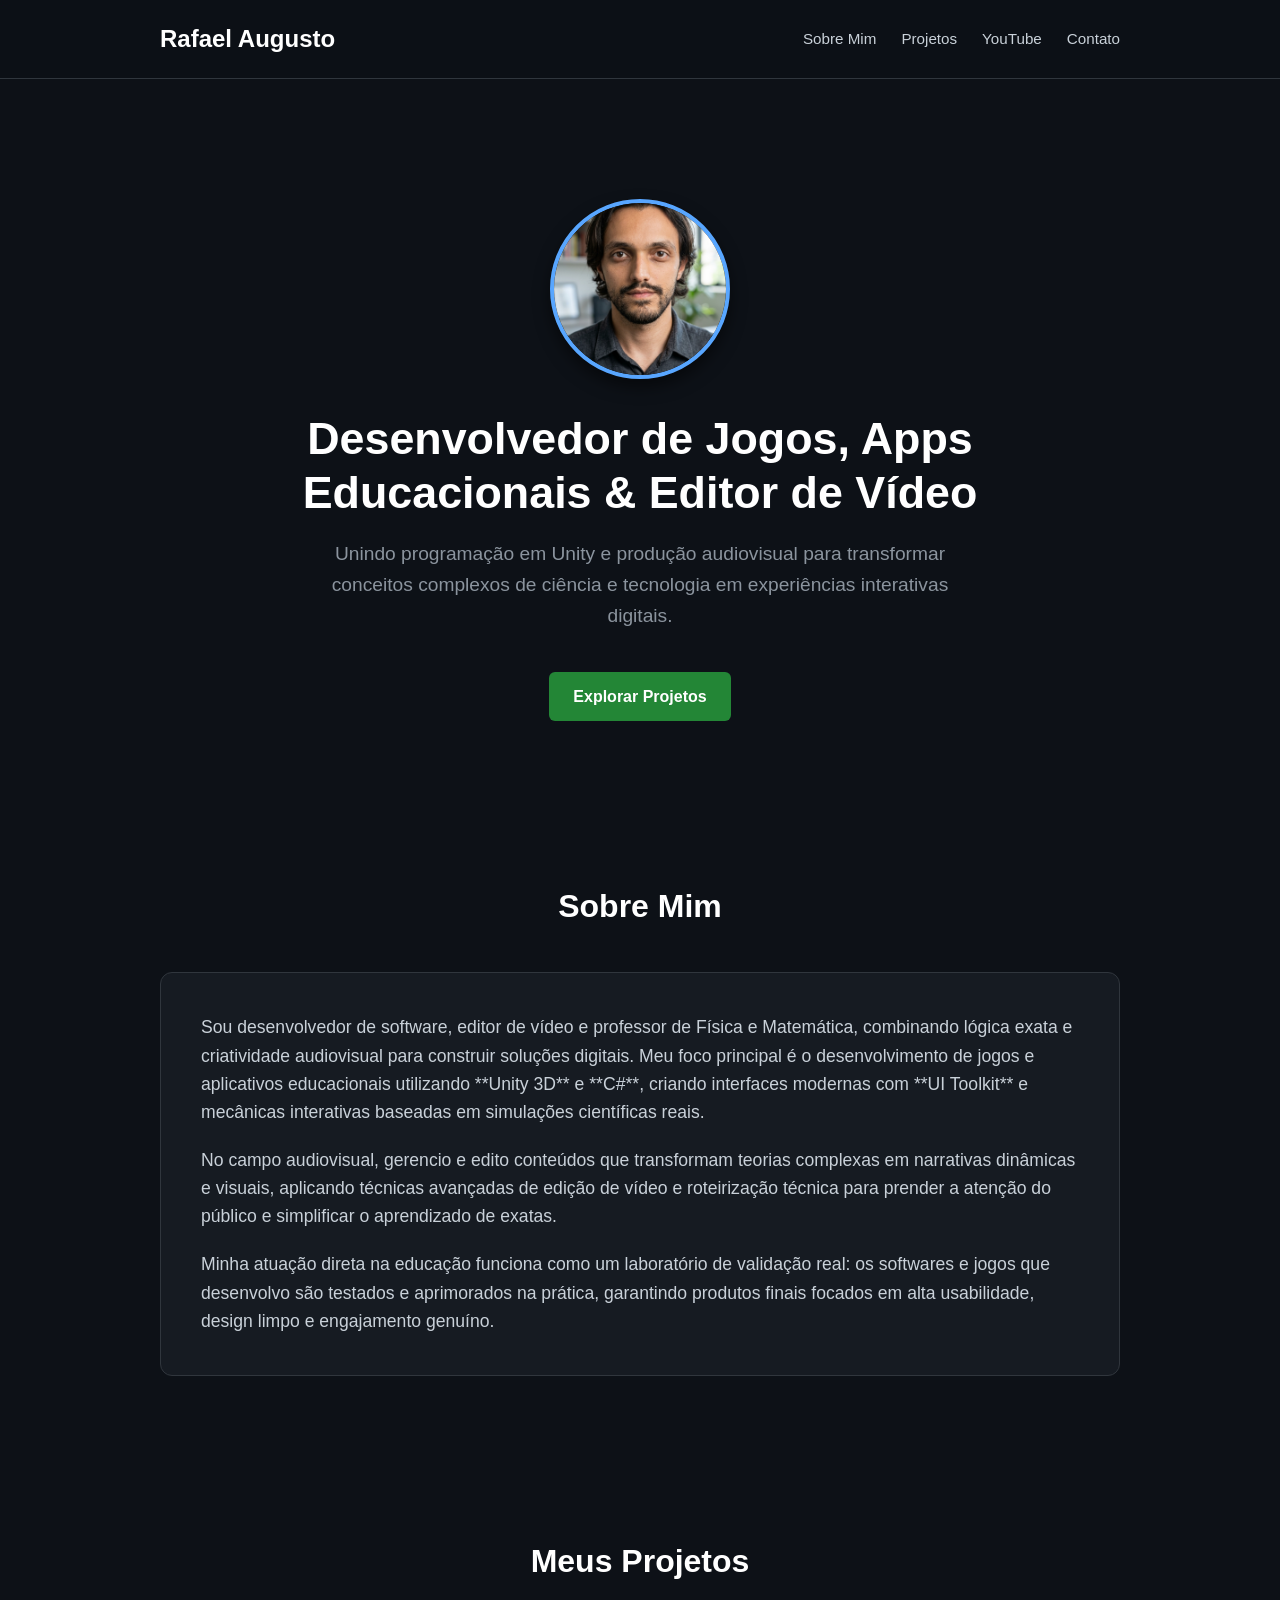
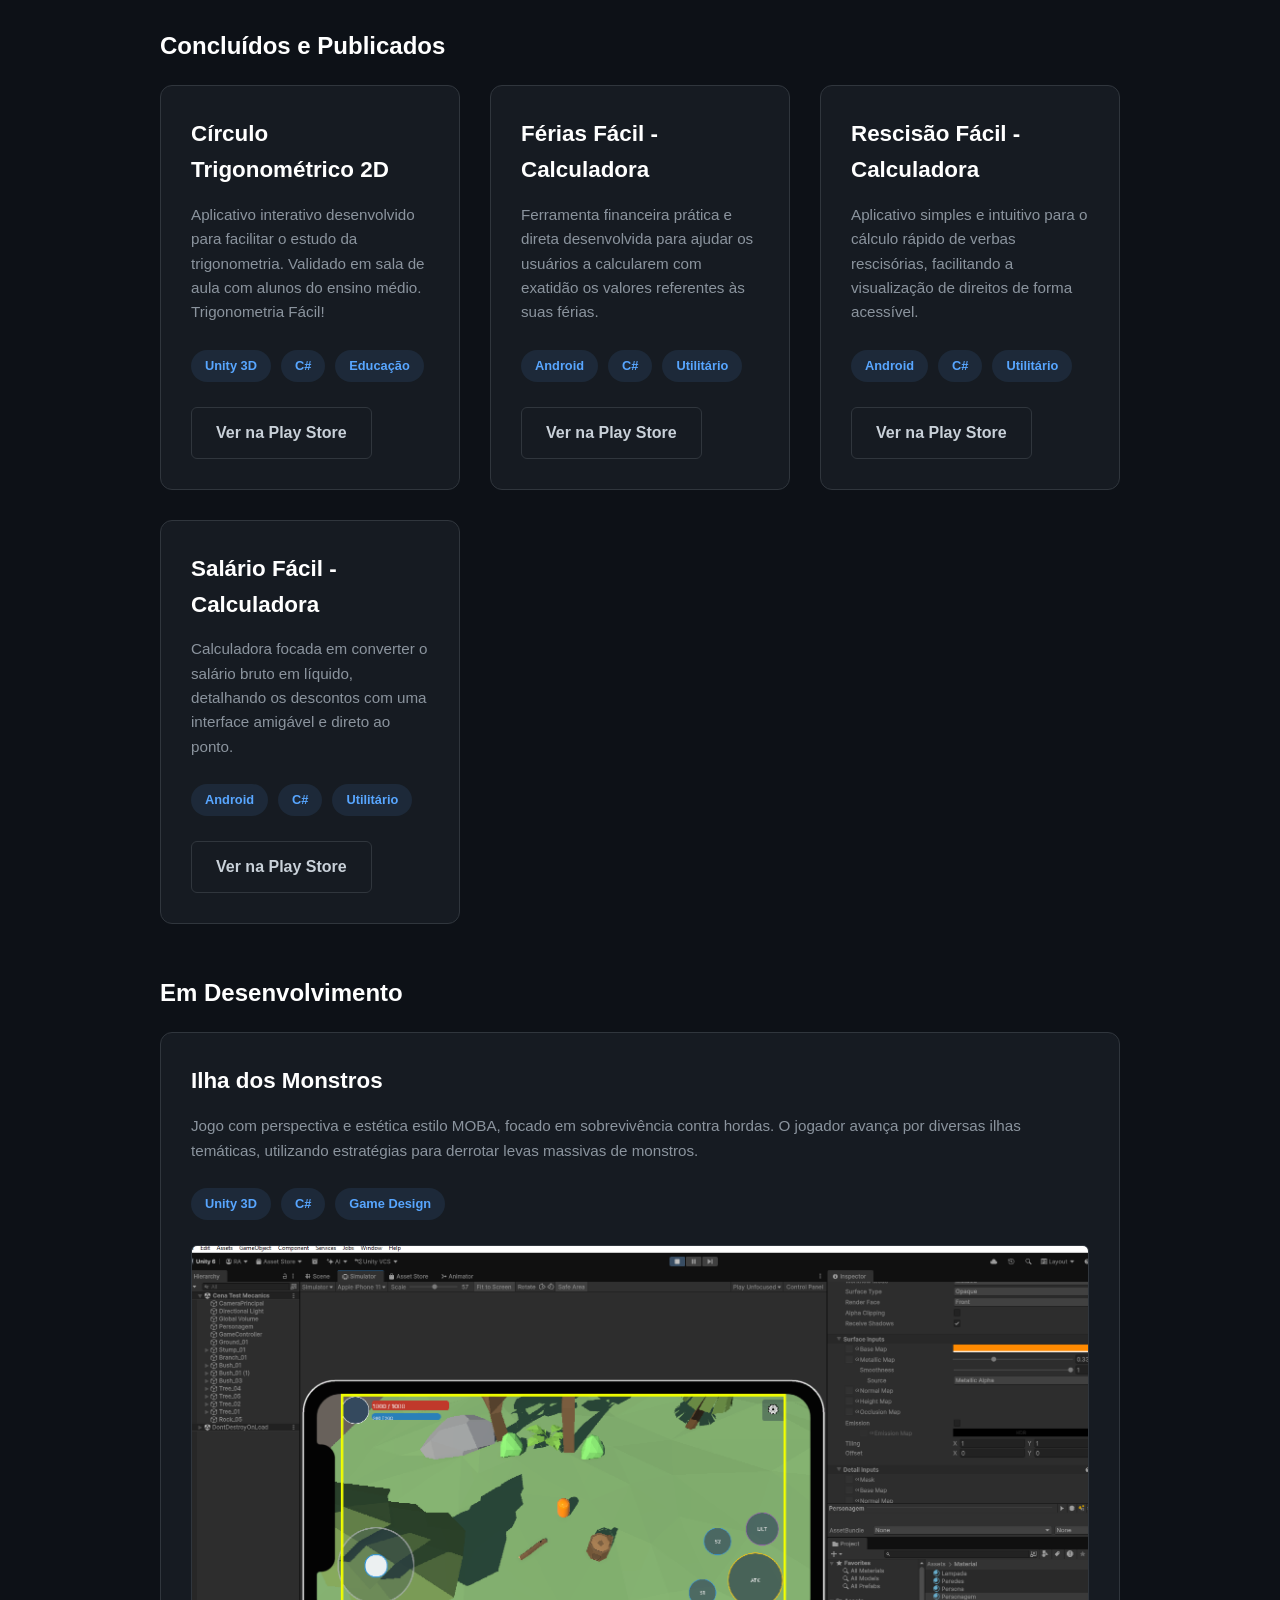
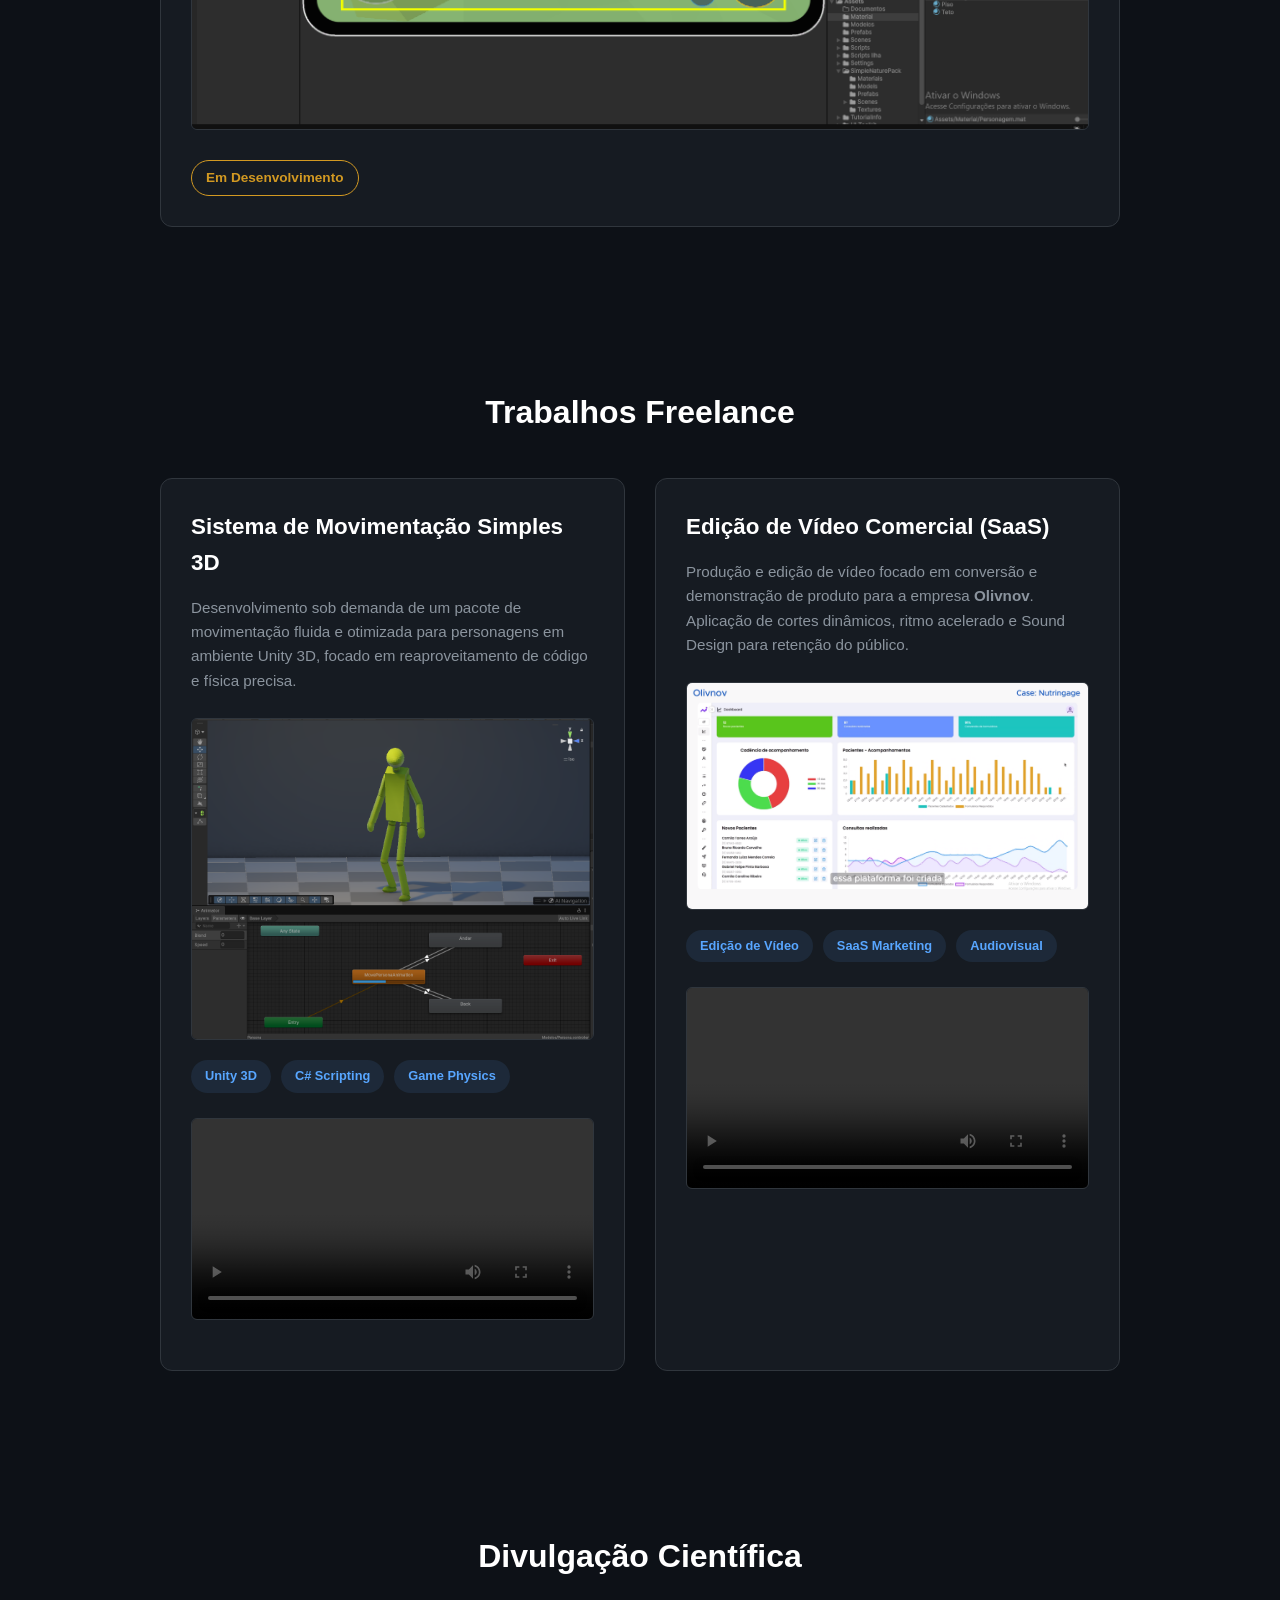
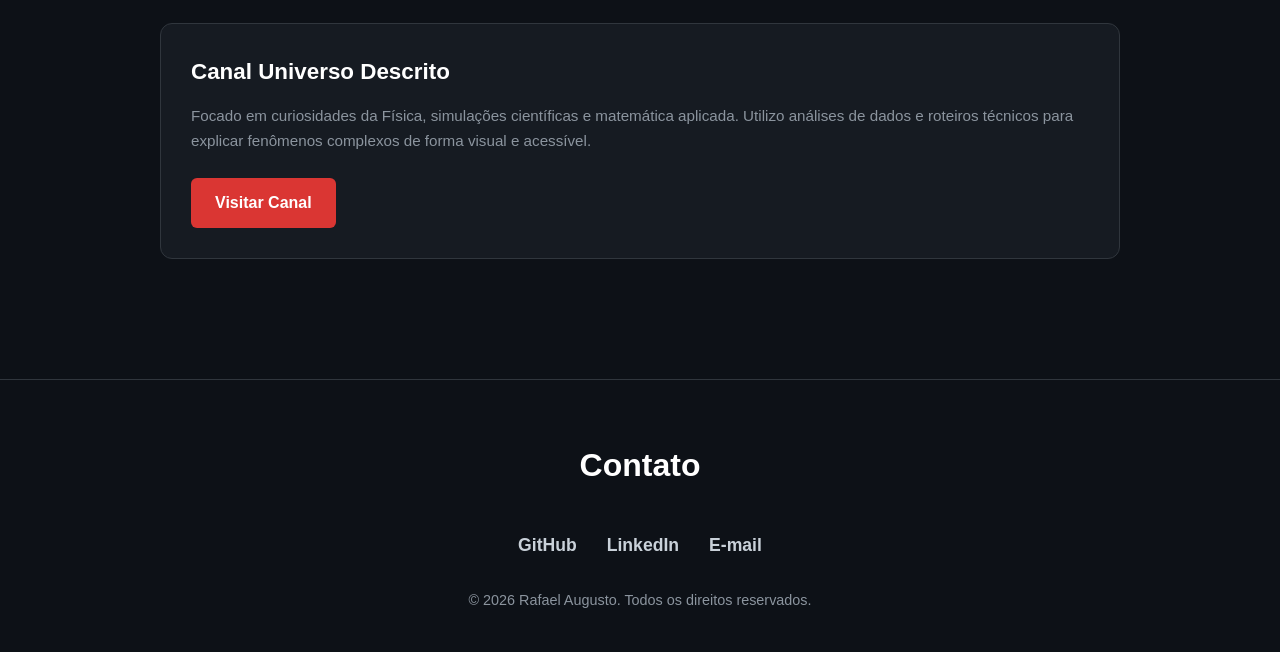
==== index.html @ 060779a2 "Add image for movement system demonstration" ====
<!DOCTYPE html>
<html lang="pt-BR">
<head>
    <meta charset="UTF-8" />
    <meta name="viewport" content="width=device-width, initial-scale=1.0" />
    <title>Rafael Augusto | Portfólio</title>
    <link rel="stylesheet" href="style.css" />
</head>
<body>

    <header class="header">
        <div class="container">
            <h1 class="logo">Rafael Augusto</h1>
            <nav class="nav-menu">
                <ul>
                    <li><a href="#sobre">Sobre Mim</a></li>
                    <li><a href="#projetos">Projetos</a></li>
                    <li><a href="#conteudo">YouTube</a></li>
                    <li><a href="#contato">Contato</a></li>
                </ul>
            </nav>
        </div>
    </header>

    <section class="hero">
        <div class="container">
            <img src="Imagens do projeto/perfil.png" alt="Foto de Rafael Augusto" class="foto-perfil">
            
            <h2>Desenvolvedor de Jogos, Apps Educacionais & Editor de Vídeo</h2>
            <p>Unindo programação em Unity e produção audiovisual para transformar conceitos complexos de ciência e tecnologia em experiências interativas digitais.</p>
            <a href="#projetos" class="btn btn-primary">Explorar Projetos</a>
        </div>
    </section>

    <section id="sobre" class="section sobre">
        <div class="container">
            <h2 class="section-title">Sobre Mim</h2>
            <div class="sobre-content" style="text-align: left;">
                <p style="margin-bottom: 20px;">
                    Sou desenvolvedor de software, editor de vídeo e professor de Física e Matemática, combinando lógica exata e criatividade audiovisual para construir soluções digitais. Meu foco principal é o desenvolvimento de jogos e aplicativos educacionais utilizando **Unity 3D** e **C#**, criando interfaces modernas com **UI Toolkit** e mecânicas interativas baseadas em simulações científicas reais.
                </p>
                <p style="margin-bottom: 20px;">
                    No campo audiovisual, gerencio e edito conteúdos que transformam teorias complexas em narrativas dinâmicas e visuais, aplicando técnicas avançadas de edição de vídeo e roteirização técnica para prender a atenção do público e simplificar o aprendizado de exatas.
                </p>
                <p>
                    Minha atuação direta na educação funciona como um laboratório de validação real: os softwares e jogos que desenvolvo são testados e aprimorados na prática, garantindo produtos finais focados em alta usabilidade, design limpo e engajamento genuíno.
                </p>
            </div>
        </div>
    </section>

    <section id="projetos" class="section projetos">
        <div class="container">
            <h2 class="section-title">Meus Projetos</h2>

            <h3 style="color: #ffffff; margin-bottom: 20px; font-size: 1.5rem;">Concluídos e Publicados</h3>
            <div class="grid-projetos">
                
                <article class="card-projeto">
                    <div class="card-content">
                        <h3>Círculo Trigonométrico 2D</h3>
                        <p>Aplicativo interativo desenvolvido para facilitar o estudo da trigonometria. Validado em sala de aula com alunos do ensino médio. Trigonometria Fácil!</p>
                        <div class="tags">
                            <span class="tag">Unity 3D</span>
                            <span class="tag">C#</span>
                            <span class="tag">Educação</span>
                        </div>
                        <a href="https://play.google.com/store/apps/details?id=com.RafaelAugustoCompany.MatematicaFisica" class="btn btn-outline" target="_blank">Ver na Play Store</a>
                    </div>
                </article>

                <article class="card-projeto">
                    <div class="card-content">
                        <h3>Férias Fácil - Calculadora</h3>
                        <p>Ferramenta financeira prática e direta desenvolvida para ajudar os usuários a calcularem com exatidão os valores referentes às suas férias.</p>
                        <div class="tags">
                            <span class="tag">Android</span>
                            <span class="tag">C#</span>
                            <span class="tag">Utilitário</span>
                        </div>
                        <a href="https://play.google.com/store/apps/details?id=com.rafaelaugusto.FeriasFacilCalculadora" class="btn btn-outline" target="_blank">Ver na Play Store</a>
                    </div>
                </article>

                <article class="card-projeto">
                    <div class="card-content">
                        <h3>Rescisão Fácil - Calculadora</h3>
                        <p>Aplicativo simples e intuitivo para o cálculo rápido de verbas rescisórias, facilitando a visualização de direitos de forma acessível.</p>
                        <div class="tags">
                            <span class="tag">Android</span>
                            <span class="tag">C#</span>
                            <span class="tag">Utilitário</span>
                        </div>
                        <a href="https://play.google.com/store/apps/details?id=com.rafaelaugusto.calculadorafinanceira" class="btn btn-outline" target="_blank">Ver na Play Store</a>
                    </div>
                </article>

                <article class="card-projeto">
                    <div class="card-content">
                        <h3>Salário Fácil - Calculadora</h3>
                        <p>Calculadora focada em converter o salário bruto em líquido, detalhando os descontos com uma interface amigável e direto ao ponto.</p>
                        <div class="tags">
                            <span class="tag">Android</span>
                            <span class="tag">C#</span>
                            <span class="tag">Utilitário</span>
                        </div>
                        <a href="https://play.google.com/store/apps/details?id=com.rafaelaugusto.calculadorasalarioliquido" class="btn btn-outline" target="_blank">Ver na Play Store</a>
                    </div>
                </article>

            </div>

            <h3 style="color: #ffffff; margin: 50px 0 20px; font-size: 1.5rem;">Em Desenvolvimento</h3>
            <div class="grid-projetos">
                
                <article class="card-projeto">
                    <div class="card-content">
                        <h3>Ilha dos Monstros</h3>
                        <p>Jogo com perspectiva e estética estilo MOBA, focado em sobrevivência contra hordas. O jogador avança por diversas ilhas temáticas, utilizando estratégias para derrotar levas massivas de monstros.</p>
                        <div class="tags">
                            <span class="tag">Unity 3D</span>
                            <span class="tag">C#</span>
                            <span class="tag">Game Design</span>
                        </div>

                        <div class="midia-freelance" style="margin-bottom: 20px;">
                            <img src="Imagens do projeto/movimentacao-basica.png" alt="Demonstração do Sistema de Movimentação" style="width: 100%; border-radius: 6px; border: 1px solid var(--border-color); display: block; margin-bottom: 10px;">
                        </div>
                        
                        <span class="status-dev">Em Desenvolvimento</span>
                    </div>
                </article>

            </div>
        </div>
    </section>

    <section id="freelance" class="section freelance">
        <div class="container">
            <h2 class="section-title">Trabalhos Freelance</h2>
            <div class="grid-projetos">

                <article class="card-projeto">
                    <div class="card-content">
                        <h3>Sistema de Movimentação Simples 3D</h3>
                        <p>Desenvolvimento sob demanda de um pacote de movimentação fluida e otimizada para personagens em ambiente Unity 3D, focado em reaproveitamento de código e física precisa.</p>
                        
                        <div class="midia-freelance" style="margin-bottom: 20px;">
                            <img src="Imagens do projeto/idel.png" alt="Demonstração do Sistema de Movimentação" style="width: 100%; border-radius: 6px; border: 1px solid var(--border-color); display: block; margin-bottom: 10px;">
                        </div>

                        <div class="tags">
                            <span class="tag">Unity 3D</span>
                            <span class="tag">C# Scripting</span>
                            <span class="tag">Game Physics</span>
                        </div>
                        
                        <div class="midia-freelance" style="margin-bottom: 20px;">
                            <video controls style="width: 100%; border-radius: 6px; border: 1px solid var(--border-color); display: block;">
                            <source src="Imagens do projeto/movimentacao-simples.mp4" type="video/mp4">
                                    Seu navegador não suporta a reprodução de vídeos.
                            </video>
                        </div>
                        
                    </div>
                </article>

                <article class="card-projeto">
                    <div class="card-content">
                        <h3>Edição de Vídeo Comercial (SaaS)</h3>
                        <p>Produção e edição de vídeo focado em conversão e demonstração de produto para a empresa <strong>Olivnov</strong>. Aplicação de cortes dinâmicos, ritmo acelerado e Sound Design para retenção do público.</p>
                        
                        <div class="midia-freelance" style="margin-bottom: 20px;">
                            <img src="Imagens do projeto/nutrigage.png" alt="Preview do vídeo Olivnov" style="width: 100%; border-radius: 6px; border: 1px solid var(--border-color); display: block; margin-bottom: 10px;">
                        </div>

                        <div class="tags">
                            <span class="tag">Edição de Vídeo</span>
                            <span class="tag">SaaS Marketing</span>
                            <span class="tag">Audiovisual</span>
                        </div>

                        
                        <div class="midia-freelance" style="margin-bottom: 20px;">
                            <video controls style="width: 100%; border-radius: 6px; border: 1px solid var(--border-color); display: block;">
                                <source src="Imagens do projeto/Video Project 2.mp4" type="video/mp4">
                                        Seu navegador não suporta a reprodução de vídeos.
                            </video>
                        </div>
                        
                    </div>
                </article>

            </div>
        </div>
    </section>
    
    <section id="conteudo" class="section conteudo">
        <div class="container">
            <h2 class="section-title">Divulgação Científica</h2>
            <div class="card-youtube">
                <h3>Canal Universo Descrito</h3>
                <p>Focado em curiosidades da Física, simulações científicas e matemática aplicada. Utilizo análises de dados e roteiros técnicos para explicar fenômenos complexos de forma visual e acessível.</p>
                <a href="https://www.youtube.com/@universodescrito" class="btn btn-youtube" target="_blank">Visitar Canal</a>
            </div>
        </div>
    </section>

    <footer id="contato" class="footer">
        <div class="container">
            <h2 class="section-title">Contato</h2>
            <div class="social-links">
                <a href="https://github.com/raphaaugusto21" target="_blank" class="social-icon">GitHub</a>
                <a href="https://www.linkedin.com/in/rafael-augusto-020899285/" target="_blank" class="social-icon">LinkedIn</a>
                <a href="mailto:rafael.augustoprof@gmail.com" class="social-icon">E-mail</a>
            </div>
            <p class="copyright">&copy; 2026 Rafael Augusto. Todos os direitos reservados.</p>
        </div>
    </footer>

    <script src="script.js"></script>
</body>
</html>
---- style.css ----
/* =========================================
   VARIÁVEIS DE CORES E ESTILO (Tema Escuro)
   ========================================= */
:root {
    --bg-dark: #0d1117;          /* Fundo principal */
    --bg-card: #161b22;          /* Fundo dos cartões */
    --text-main: #c9d1d9;        /* Texto principal */
    --text-muted: #8b949e;       /* Texto secundário/pálido */
    --accent: #58a6ff;           /* Azul principal (links) */
    --accent-hover: #1f6feb;     /* Azul hover */
    --border-color: #30363d;     /* Cor das bordas */
    --font-stack: -apple-system, BlinkMacSystemFont, "Segoe UI", Roboto, Helvetica, Arial, sans-serif;
}

.foto-perfil {
    width: 180px;          /* Largura da foto */
    height: 180px;         /* Altura da foto (mantenha igual à largura para ficar um círculo perfeito) */
    border-radius: 50%;    /* É isso que deixa a foto redonda */
    object-fit: cover;     /* Garante que a imagem não fique esticada ou achatada */
    border: 4px solid var(--accent); /* Adiciona uma borda azul combinando com o tema do site */
    margin-bottom: 25px;   /* Dá um espaço entre a foto e o seu nome */
    box-shadow: 0 8px 16px rgba(0, 0, 0, 0.5); /* Dá uma leve sombra para destacar */
}

/* =========================================
   RESET GERAL
   ========================================= */
* {
    margin: 0;
    padding: 0;
    box-sizing: border-box;
    scroll-behavior: smooth; /* Rolagem suave ao clicar nos links do menu */
}

body {
    font-family: var(--font-stack);
    background-color: var(--bg-dark);
    color: var(--text-main);
    line-height: 1.6;
}

a {
    color: var(--accent);
    text-decoration: none;
    transition: color 0.3s ease;
}

a:hover {
    color: var(--accent-hover);
}

ul {
    list-style: none;
}

/* =========================================
   ESTRUTURA DE LAYOUT
   ========================================= */
.container {
    max-width: 1000px;
    margin: 0 auto;
    padding: 0 20px;
}

.section {
    padding: 80px 0;
}

.section-title {
    font-size: 2rem;
    color: #ffffff;
    margin-bottom: 40px;
    text-align: center;
}

/* =========================================
   CABEÇALHO E NAVEGAÇÃO
   ========================================= */
.header {
    padding: 20px 0;
    border-bottom: 1px solid var(--border-color);
    position: sticky;
    top: 0;
    background: rgba(13, 17, 23, 0.95); /* Leve transparência */
    backdrop-filter: blur(5px);
    z-index: 1000;
}

.header .container {
    display: flex;
    justify-content: space-between;
    align-items: center;
}

.logo {
    color: #ffffff;
    font-size: 1.5rem;
    font-weight: 700;
}

.nav-menu ul {
    display: flex;
    gap: 25px;
}

.nav-menu a {
    color: var(--text-main);
    font-weight: 500;
    font-size: 0.95rem;
}

.nav-menu a:hover {
    color: var(--accent);
}

/* =========================================
   HERO (Apresentação)
   ========================================= */
.hero {
    text-align: center;
    padding: 120px 0 80px;
}

.hero h2 {
    font-size: 2.8rem;
    color: #ffffff;
    margin-bottom: 20px;
    line-height: 1.2;
}

.hero p {
    font-size: 1.2rem;
    color: var(--text-muted);
    margin-bottom: 40px;
    max-width: 650px;
    margin-left: auto;
    margin-right: auto;
}

/* =========================================
   BOTÕES
   ========================================= */
.btn {
    display: inline-block;
    padding: 12px 24px;
    border-radius: 6px;
    font-weight: 600;
    cursor: pointer;
    transition: all 0.3s ease;
    text-align: center;
}

.btn-primary {
    background-color: #238636;
    color: #ffffff;
}

.btn-primary:hover {
    background-color: #2ea043;
    color: #ffffff;
    transform: scale(1.05);
}

.btn-outline {
    border: 1px solid var(--border-color);
    color: var(--text-main);
}

.btn-outline:hover {
    border-color: var(--accent);
    color: var(--accent);
}

.btn-youtube {
    background-color: #da3633;
    color: #ffffff;
}

.btn-youtube:hover {
    background-color: #b52b28;
    color: #ffffff;
}

/* =========================================
   SEÇÃO SOBRE MIM
   ========================================= */
.sobre-content {
    background: var(--bg-card);
    border: 1px solid var(--border-color);
    padding: 40px;
    border-radius: 12px;
    text-align: center;
    font-size: 1.1rem;
}

/* =========================================
   PROJETOS (Grid e Cartões)
   ========================================= */
.grid-projetos {
    display: grid;
    grid-template-columns: repeat(auto-fit, minmax(300px, 1fr));
    gap: 30px;
}

.card-projeto, .card-youtube {
    background: var(--bg-card);
    border: 1px solid var(--border-color);
    border-radius: 12px;
    padding: 30px;
    transition: transform 0.3s ease, border-color 0.3s ease;
}

.card-projeto:hover, .card-youtube:hover {
    transform: translateY(-8px);
    border-color: var(--accent);
}

.card-projeto h3, .card-youtube h3 {
    color: #ffffff;
    margin-bottom: 15px;
    font-size: 1.4rem;
}

.card-projeto p, .card-youtube p {
    color: var(--text-muted);
    margin-bottom: 25px;
    font-size: 0.95rem;
}

/* =========================================
   TAGS DE TECNOLOGIA
   ========================================= */
.tags {
    display: flex;
    gap: 10px;
    margin-bottom: 25px;
    flex-wrap: wrap;
}

.tag {
    background: rgba(88, 166, 255, 0.1);
    color: var(--accent);
    padding: 6px 14px;
    border-radius: 20px;
    font-size: 0.8rem;
    font-weight: 600;
}

.status-dev {
    display: inline-block;
    margin-top: 10px;
    font-size: 0.85rem;
    color: #d29922;
    border: 1px solid #d29922;
    padding: 6px 14px;
    border-radius: 20px;
    font-weight: 600;
}

/* =========================================
   RODAPÉ / CONTATO
   ========================================= */
.footer {
    text-align: center;
    border-top: 1px solid var(--border-color);
    padding: 60px 0 40px;
    margin-top: 40px;
}

.social-links {
    display: flex;
    justify-content: center;
    gap: 30px;
    margin-bottom: 30px;
}

.social-icon {
    color: var(--text-main);
    font-weight: 600;
    font-size: 1.1rem;
}

.social-icon:hover {
    color: var(--accent);
}

.copyright {
    color: var(--text-muted);
    font-size: 0.9rem;
}

/* =========================================
   RESPONSIVIDADE (Celulares e Tablets)
   ========================================= */
@media (max-width: 768px) {
    .header .container {
        flex-direction: column;
        gap: 15px;
    }
    
    .nav-menu ul {
        flex-wrap: wrap;
        justify-content: center;
    }
    
    .hero h2 {
        font-size: 2.2rem;
    }
    
    .hero {
        padding: 60px 0 40px;
    }
}
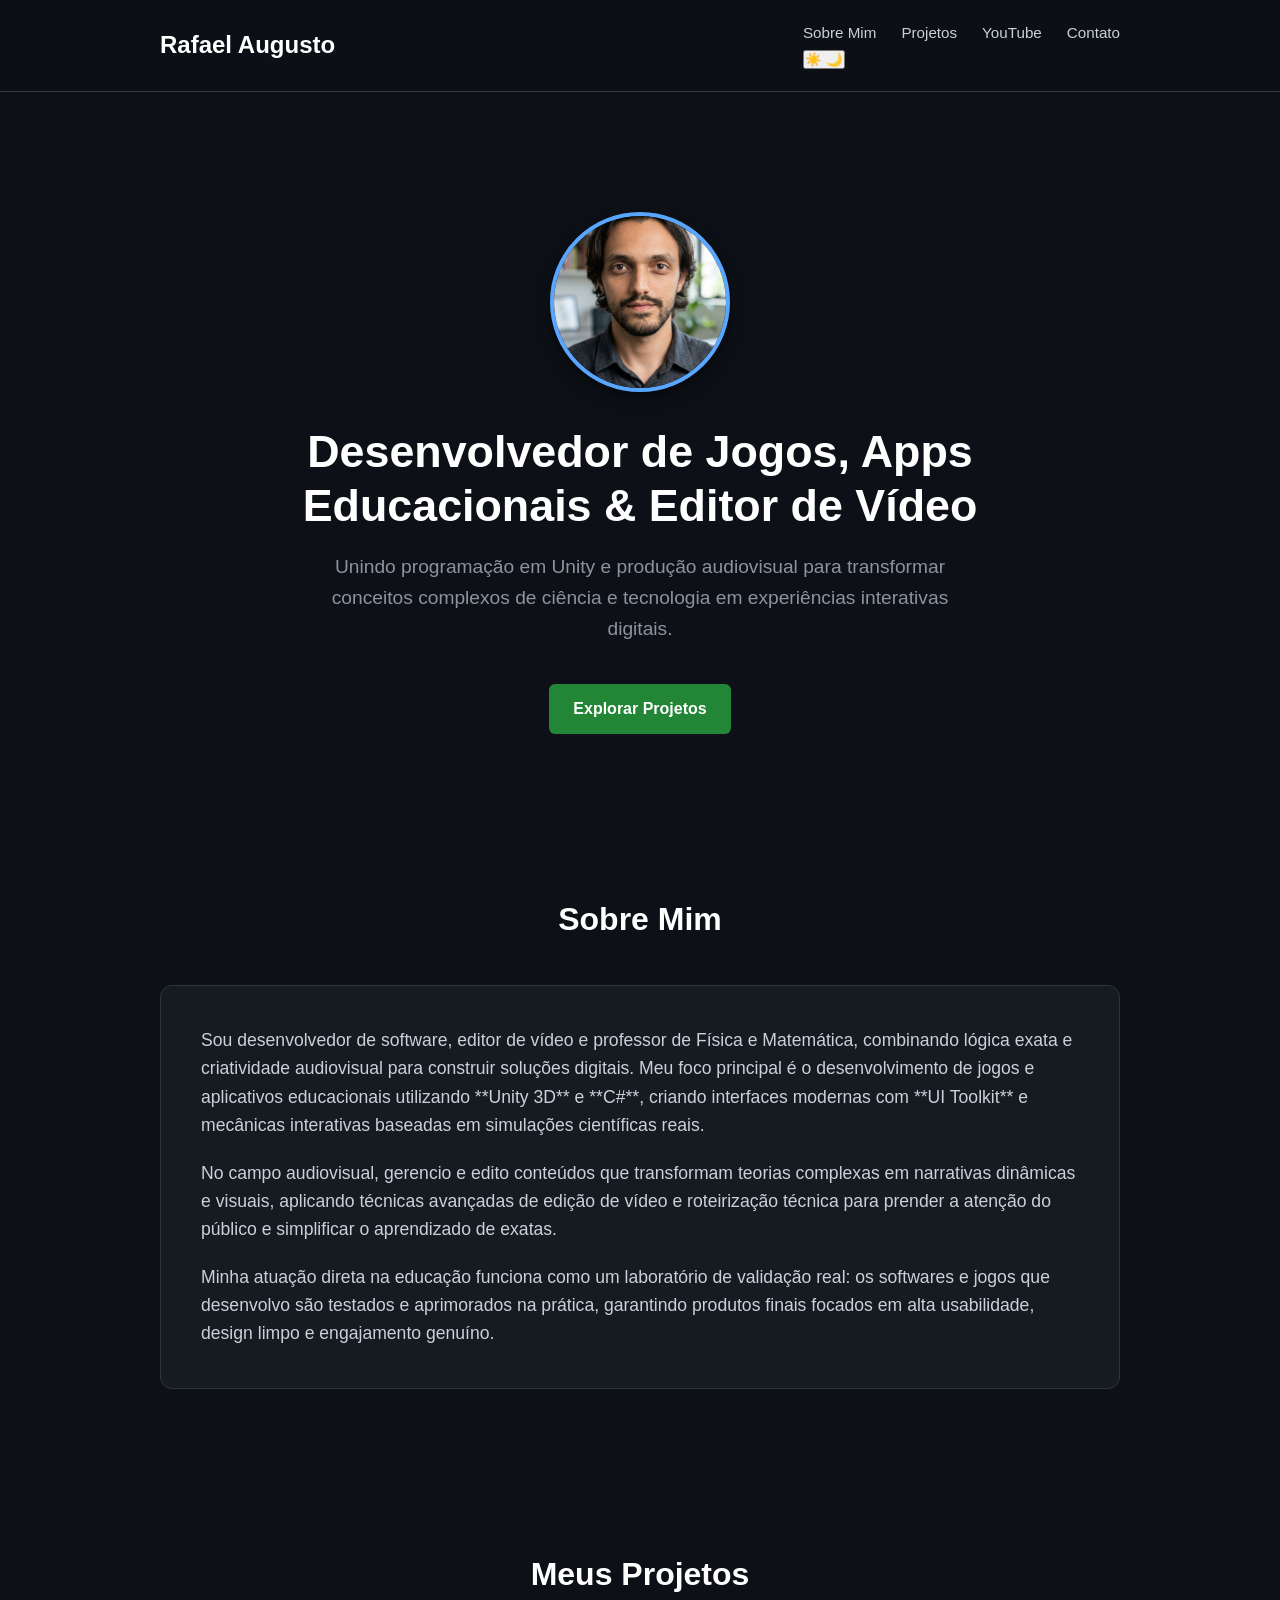
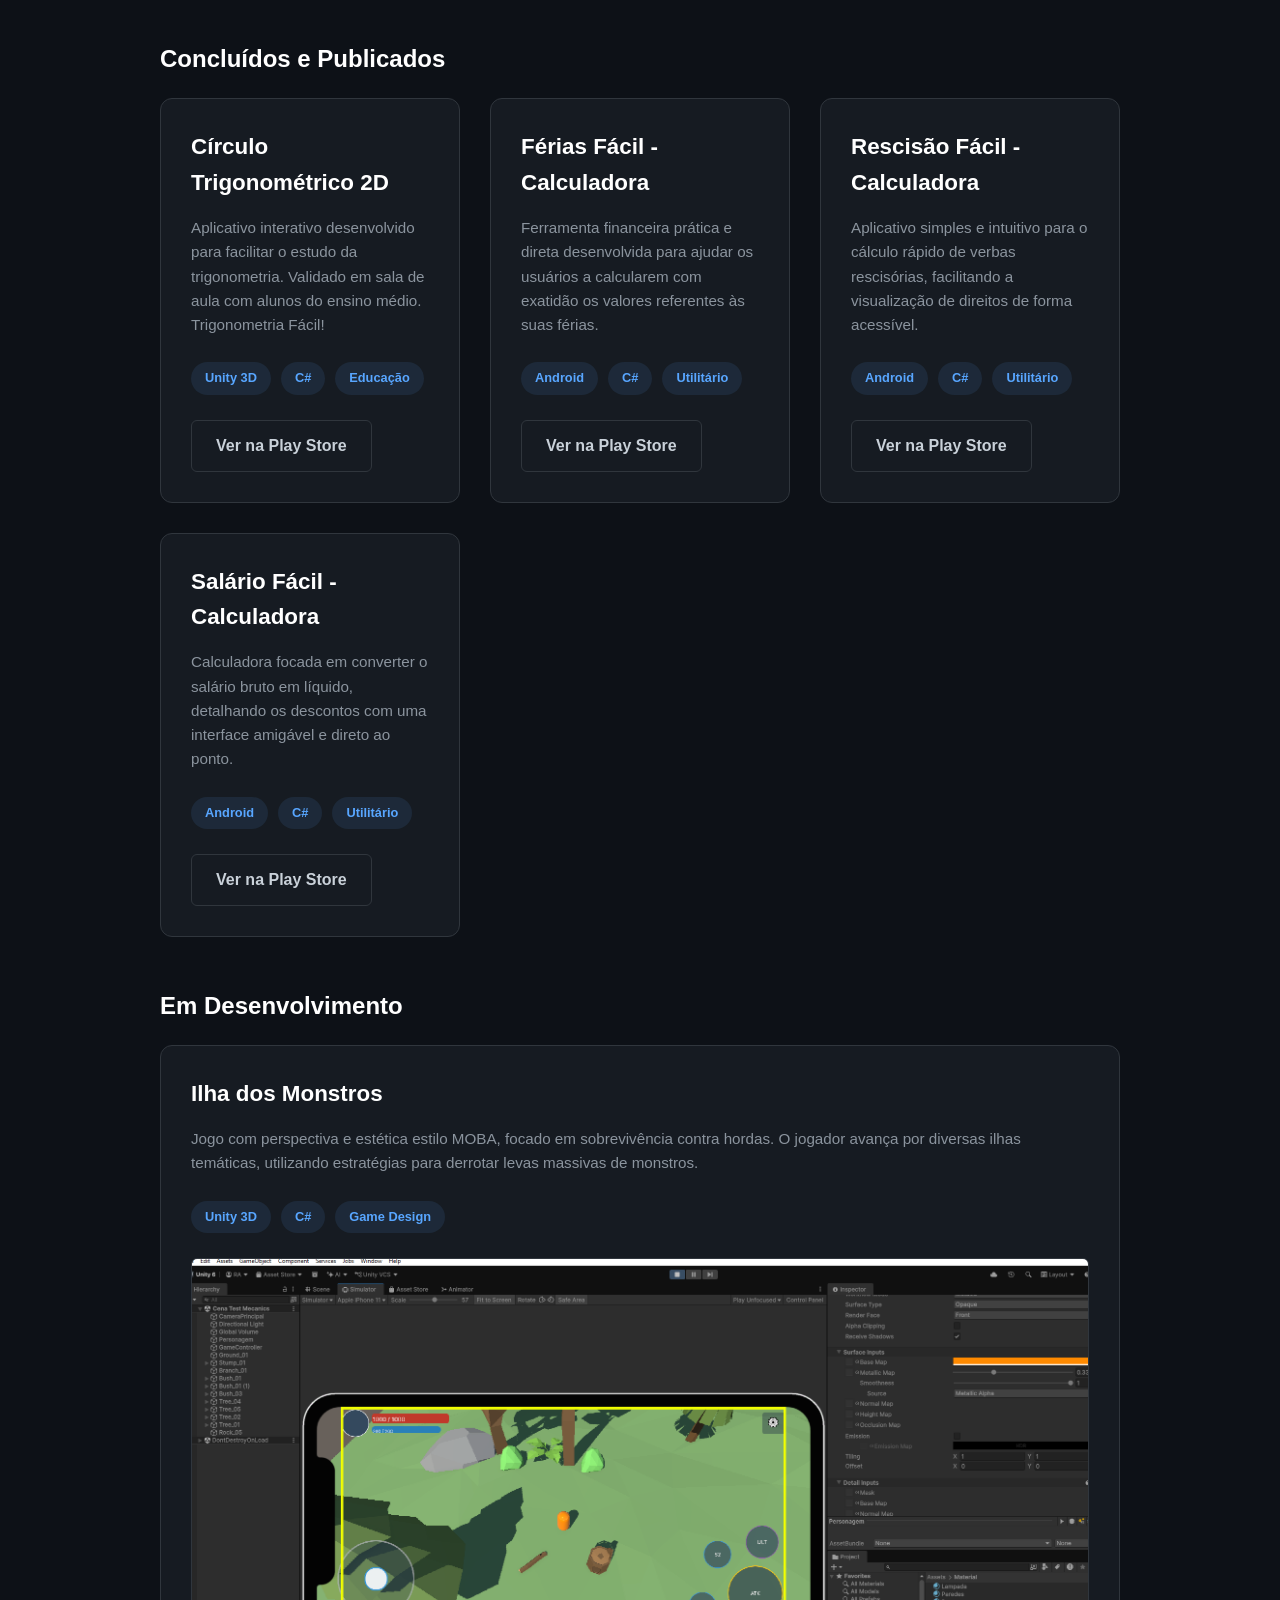
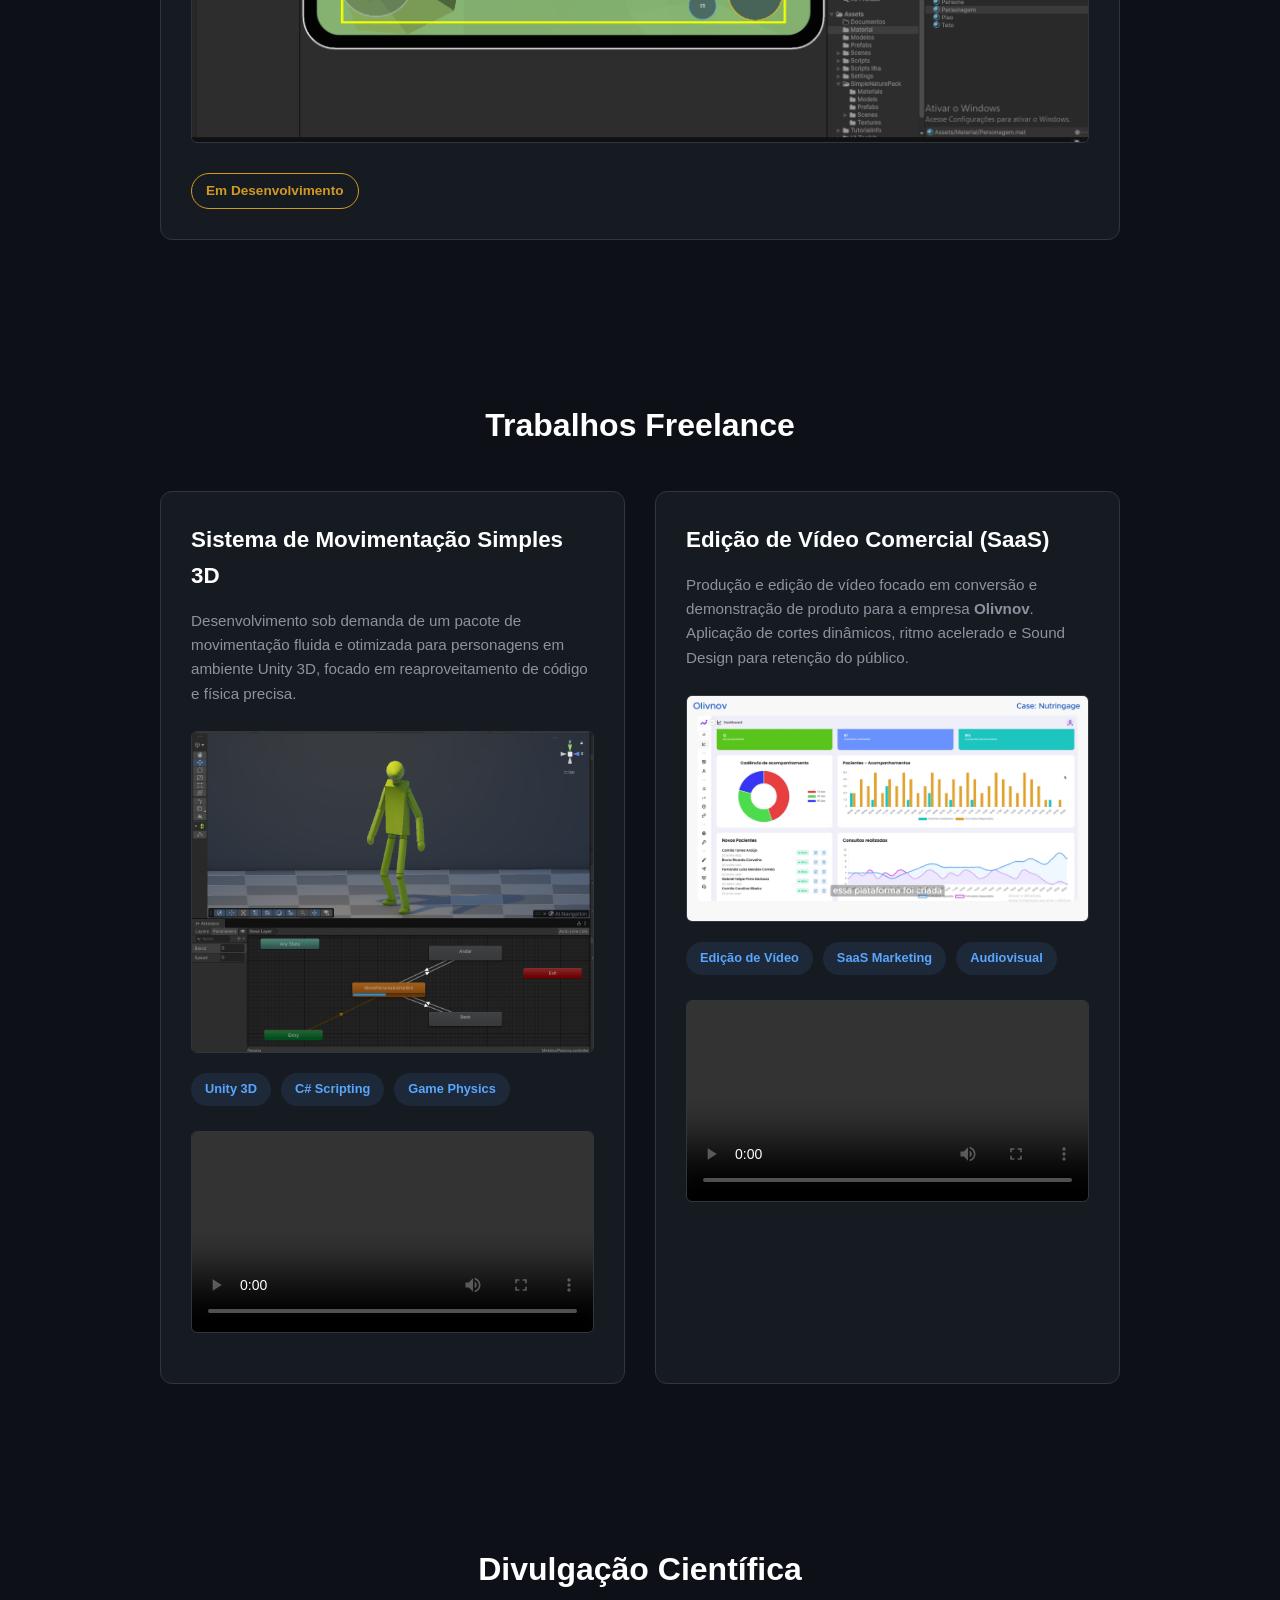
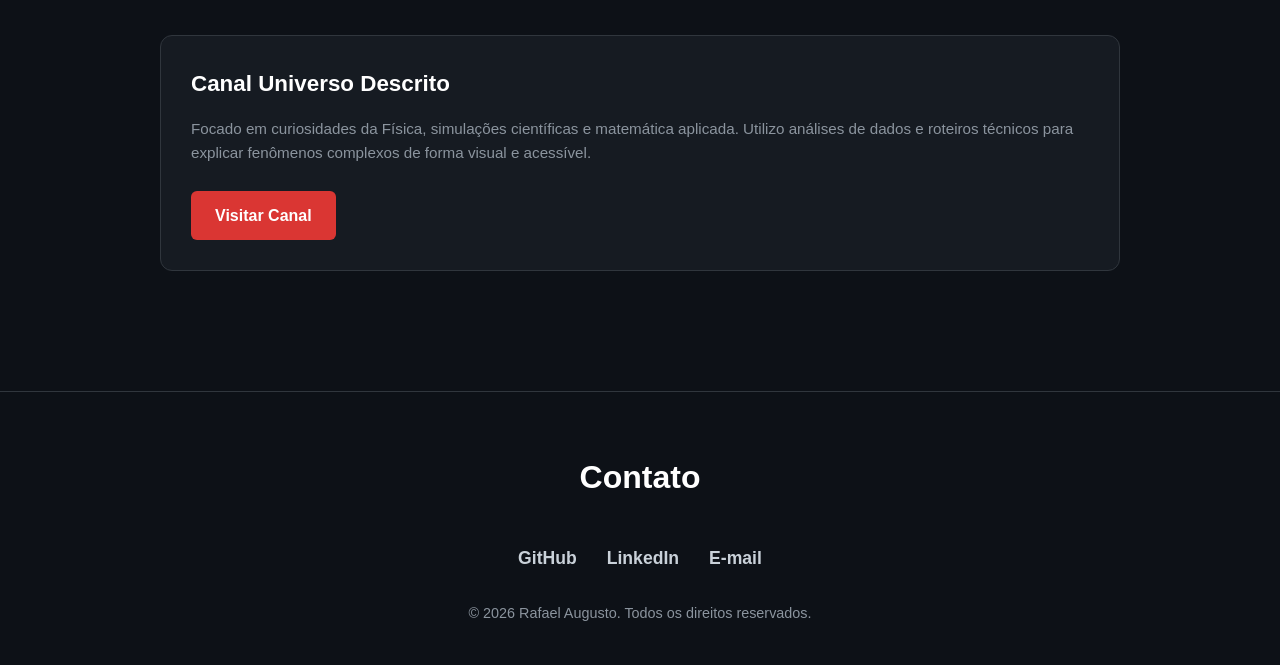
==== commit 25096ad1: "Add theme toggle button to header" ====
--- a/index.html
+++ b/index.html
@@ -18,6 +18,11 @@
                     <li><a href="#conteudo">YouTube</a></li>
                     <li><a href="#contato">Contato</a></li>
                 </ul>
+
+                <button id="theme-toggle" class="theme-btn" aria-label="Alternar tema">
+                    <span class="icon-sol">☀️</span>
+                    <span class="icon-lua">🌙</span>
+                </button>
             </nav>
         </div>
     </header>
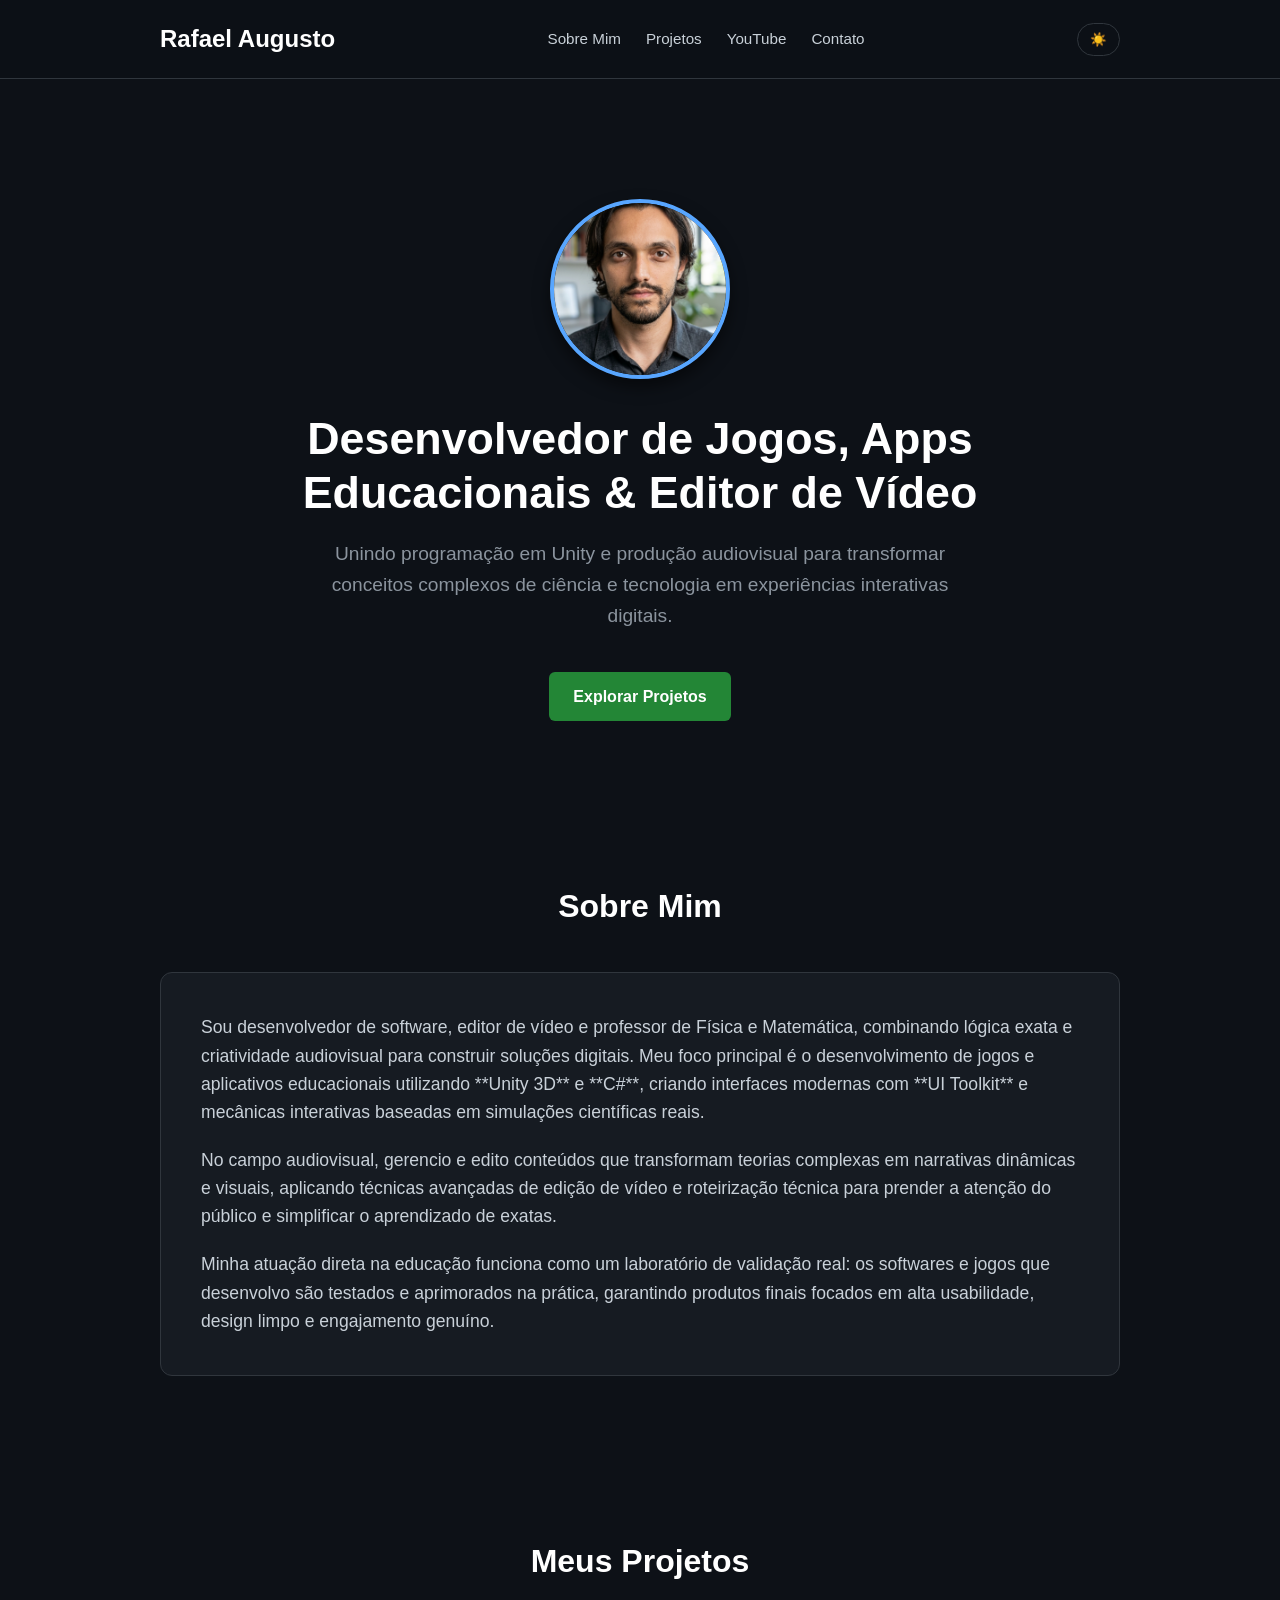
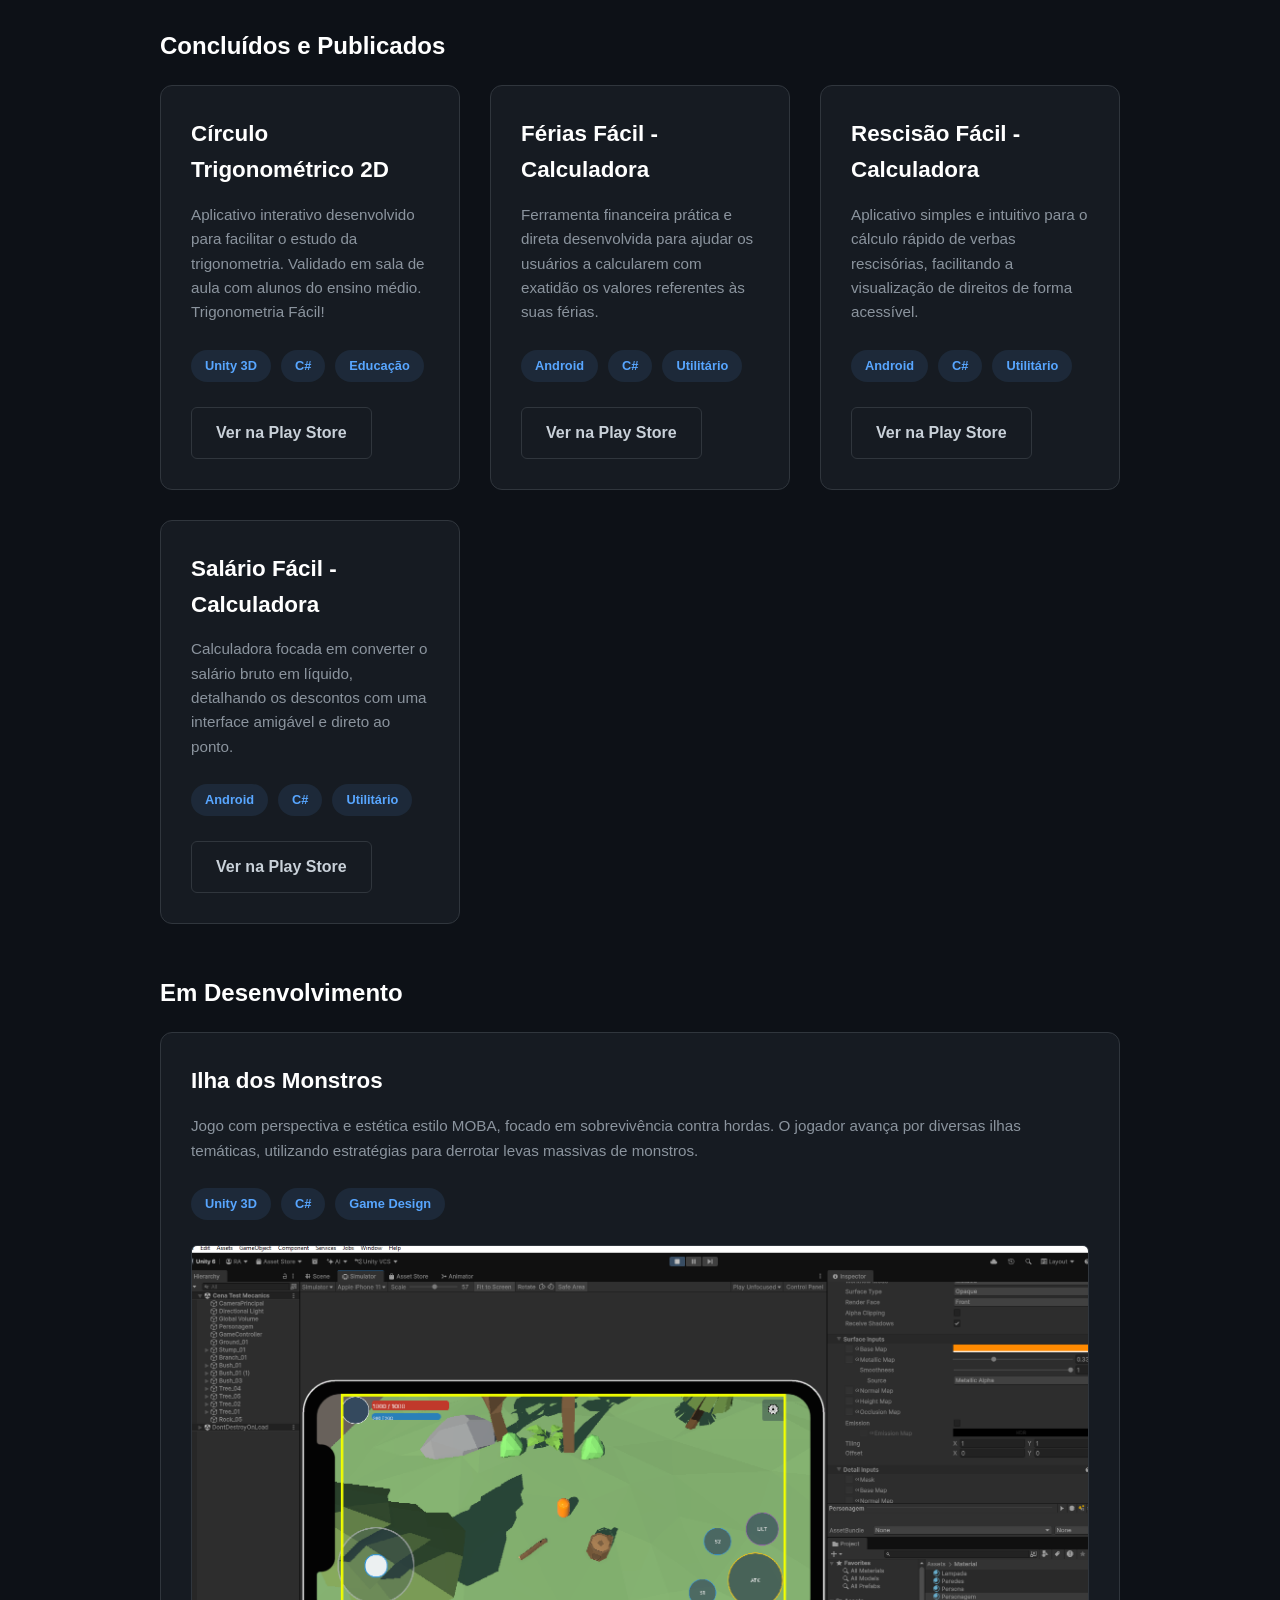
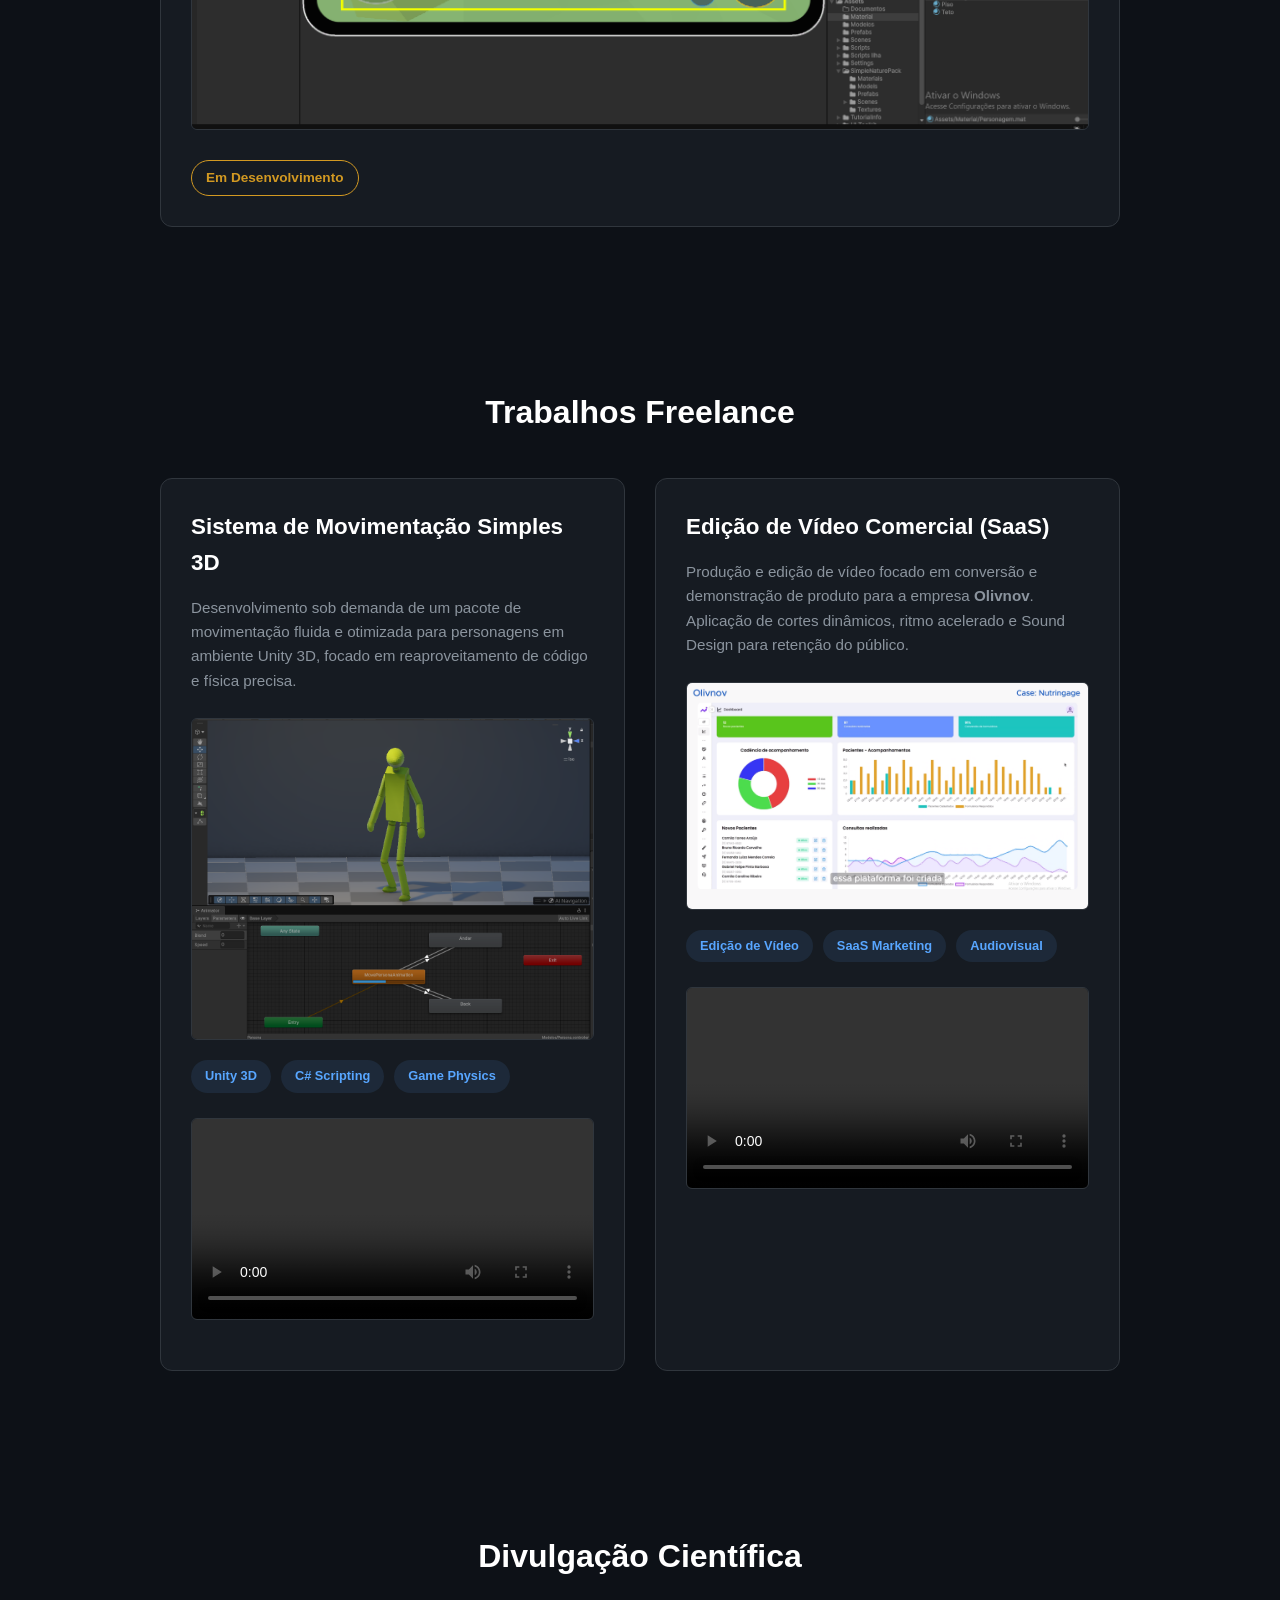
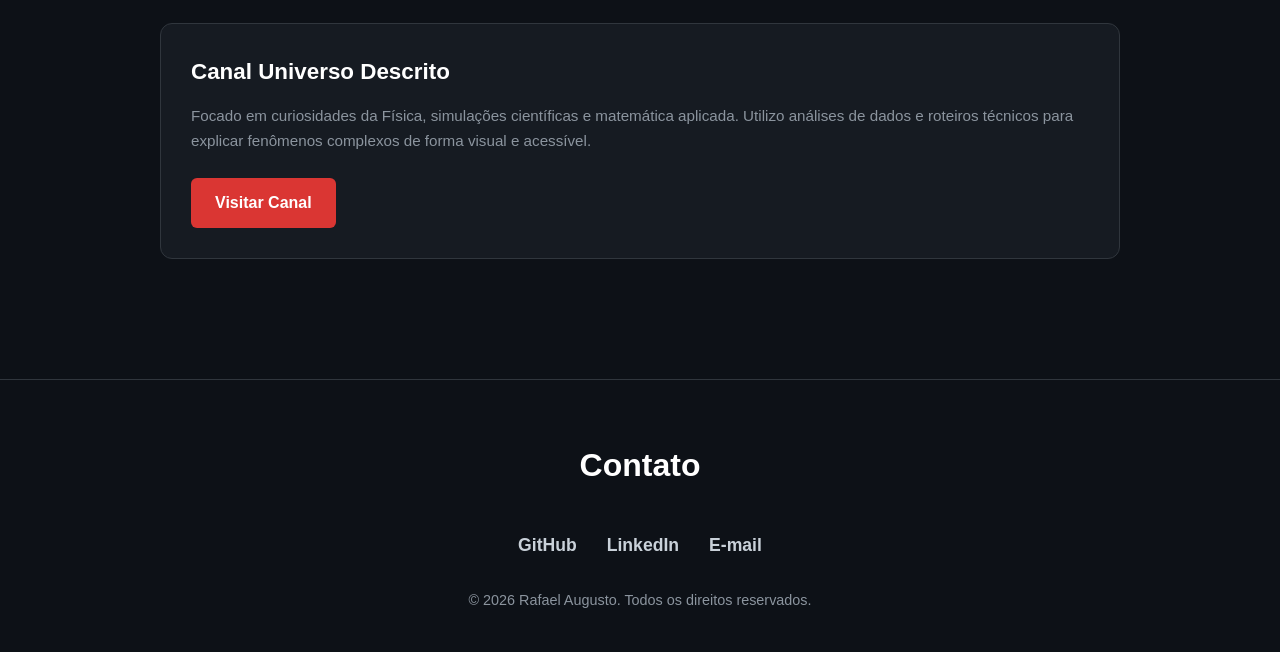
==== commit 00493d74: "Fix button placement in index.html" ====
--- a/index.html
+++ b/index.html
@@ -18,12 +18,13 @@
                     <li><a href="#conteudo">YouTube</a></li>
                     <li><a href="#contato">Contato</a></li>
                 </ul>
-
-                <button id="theme-toggle" class="theme-btn" aria-label="Alternar tema">
+            </nav>
+            
+            <button id="theme-toggle" class="theme-btn" aria-label="Alternar tema">
                     <span class="icon-sol">☀️</span>
                     <span class="icon-lua">🌙</span>
-                </button>
-            </nav>
+            </button>
+            
         </div>
     </header>
 
--- a/style.css
+++ b/style.css
@@ -21,6 +21,49 @@
     margin-bottom: 25px;   /* Dá um espaço entre a foto e o seu nome */
     box-shadow: 0 8px 16px rgba(0, 0, 0, 0.5); /* Dá uma leve sombra para destacar */
 }
+
+/* =========================================
+   PALETA DE CORES - MODO DIA (CLARO)
+   ========================================= */
+body.light-mode {
+    --bg-dark: #f8f9fa;          /* Fundo principal claro */
+    --text-main: #212529;        /* Texto principal escuro */
+    --text-muted: #6c757d;       /* Texto secundário cinza */
+    --border-color: #dee2e6;     /* Bordas claras */
+}
+
+/* Ajuste sutil para o fundo do "Sobre Mim" e cartões no Modo Claro */
+body.light-mode .sobre-content, 
+body.light-mode .card-projeto {
+    background-color: #ffffff;
+    box-shadow: 0 4px 12px rgba(0, 0, 0, 0.05);
+}
+
+/* =========================================
+   ESTILO DO BOTÃO DE ALTERNÂNCIA
+   ========================================= */
+.theme-btn {
+    background: none;
+    border: 1px solid var(--border-color);
+    padding: 8px 12px;
+    border-radius: 20px;
+    cursor: pointer;
+    display: inline-flex;
+    align-items: center;
+    justify-content: center;
+    transition: all 0.3s ease;
+}
+
+.theme-btn:hover {
+    border-color: var(--accent);
+    transform: scale(1.05);
+}
+
+/* Lógica para mostrar o ícone certo dependendo do tema ativo */
+body.light-mode .icon-sol { display: none; }
+body .icon-lua { display: none; }
+body.light-mode .icon-lua { display: inline; }
+body:not(.light-mode) .icon-sol { display: inline; }
 
 /* =========================================
    RESET GERAL
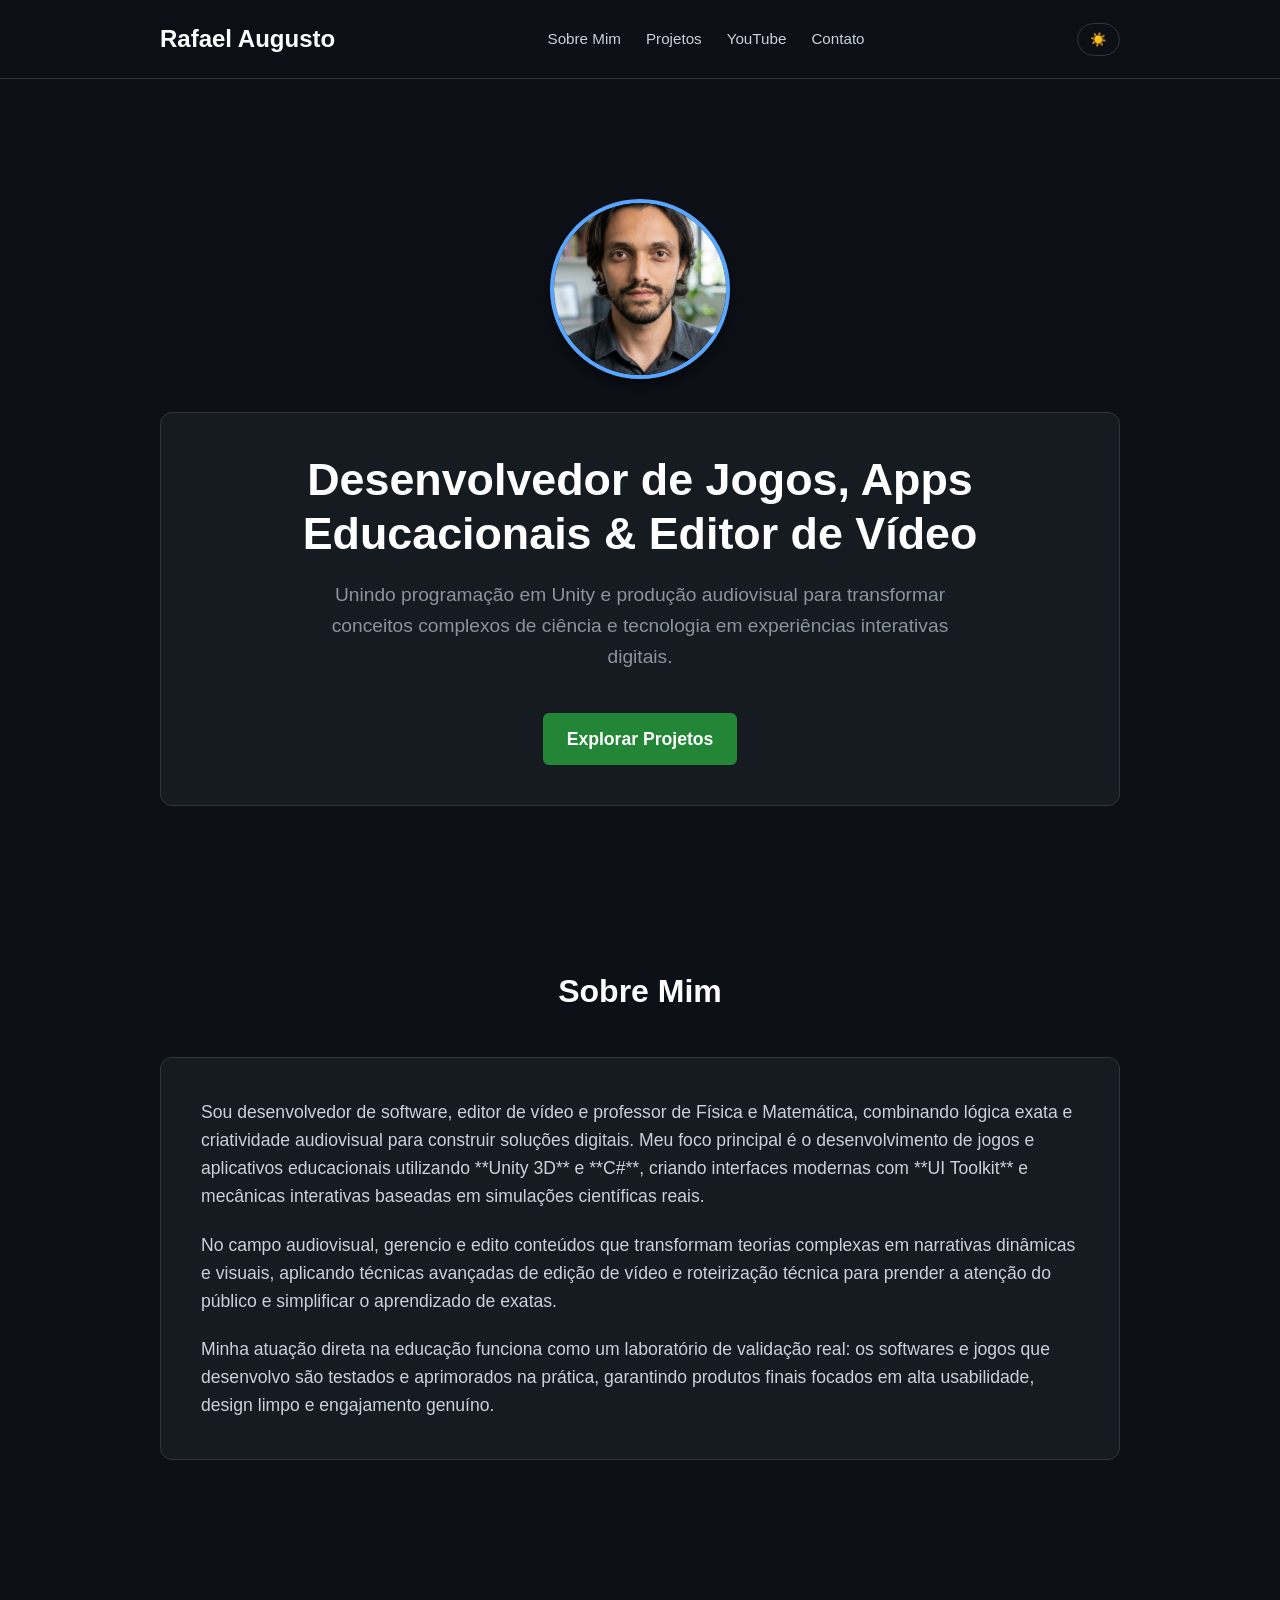
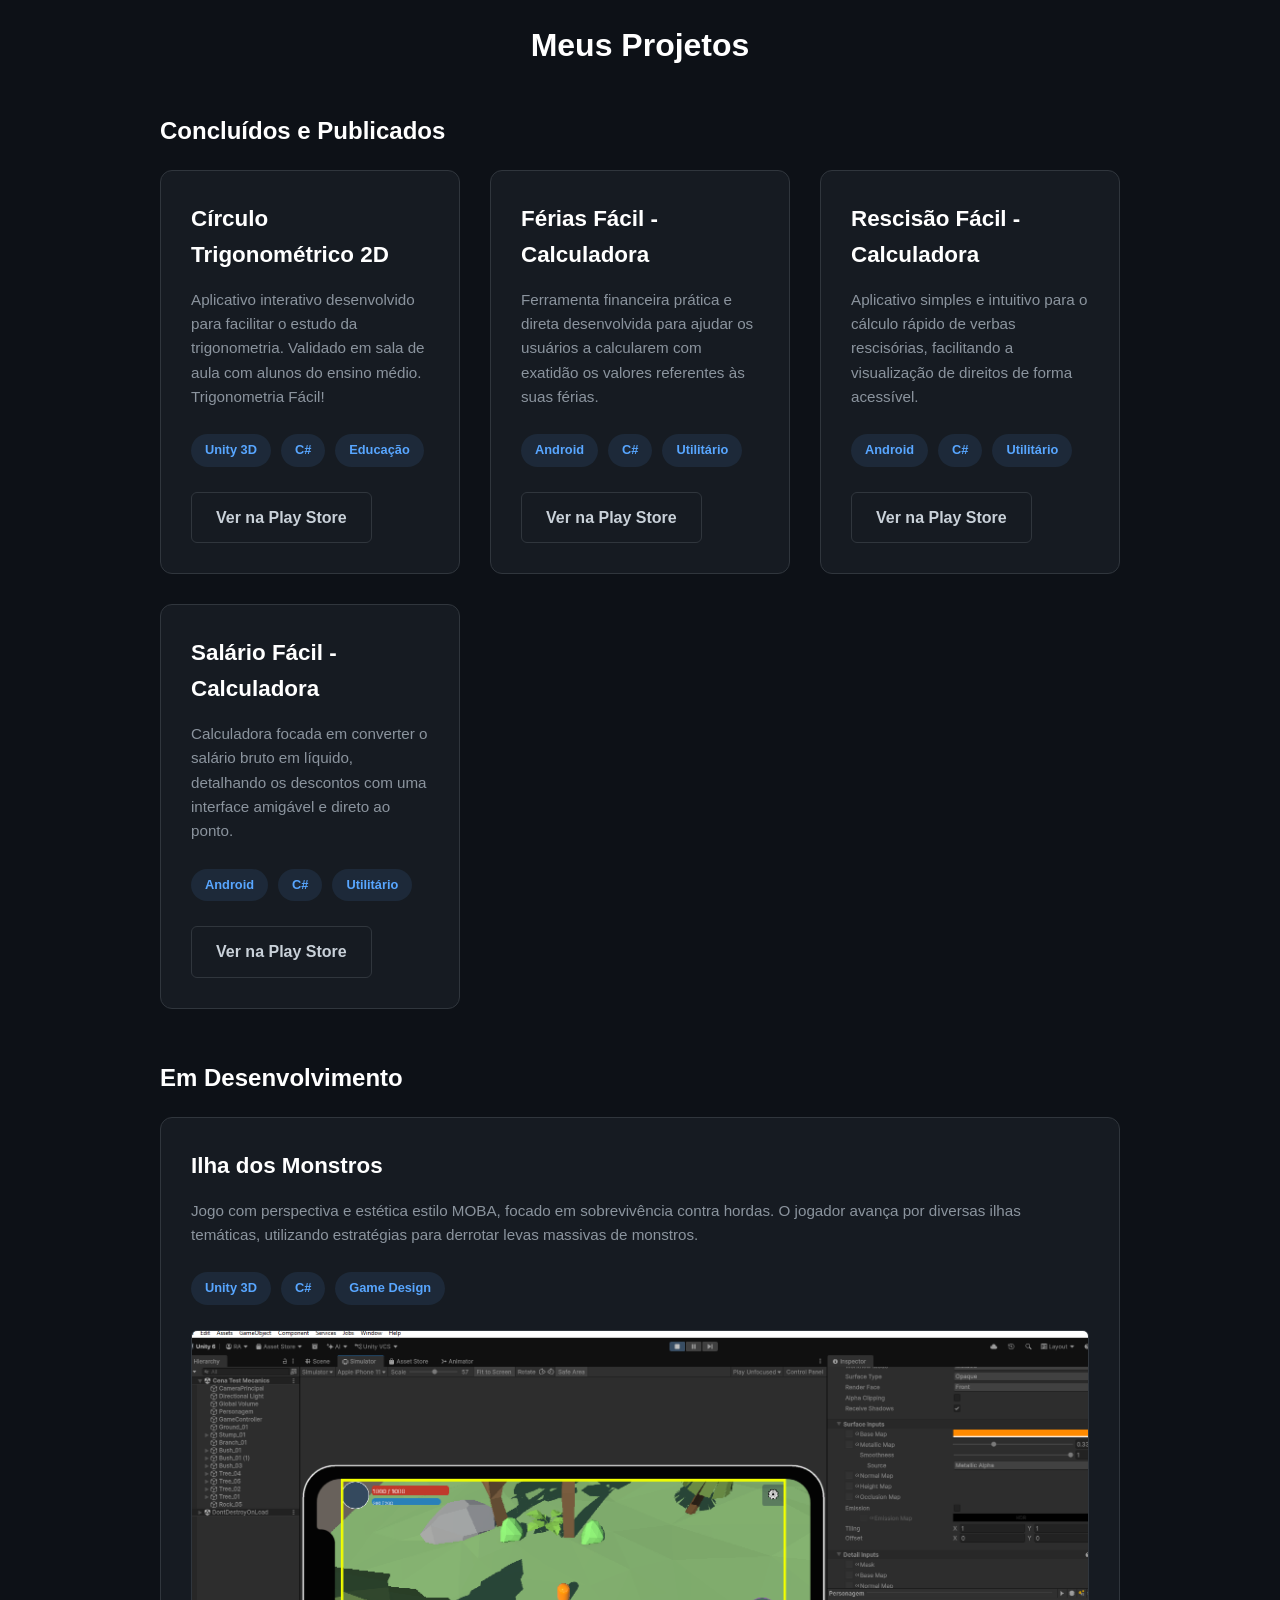
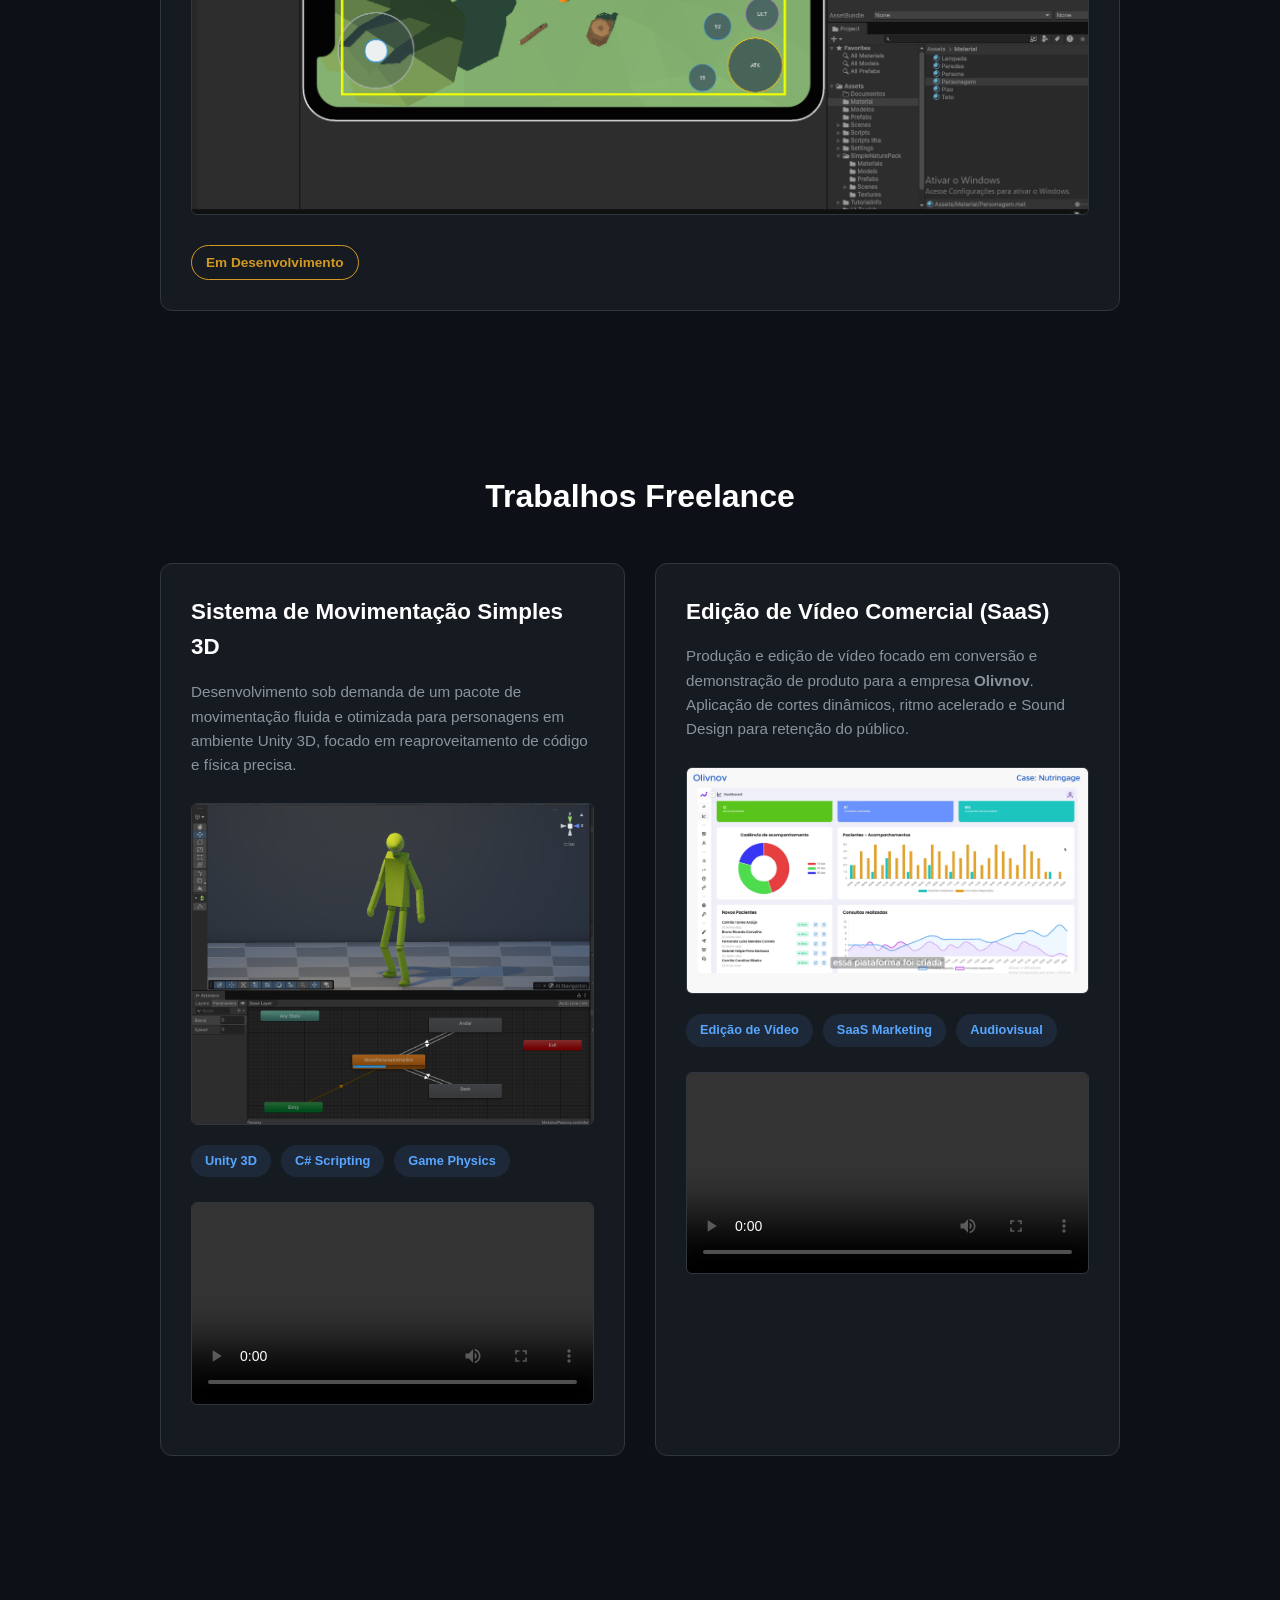
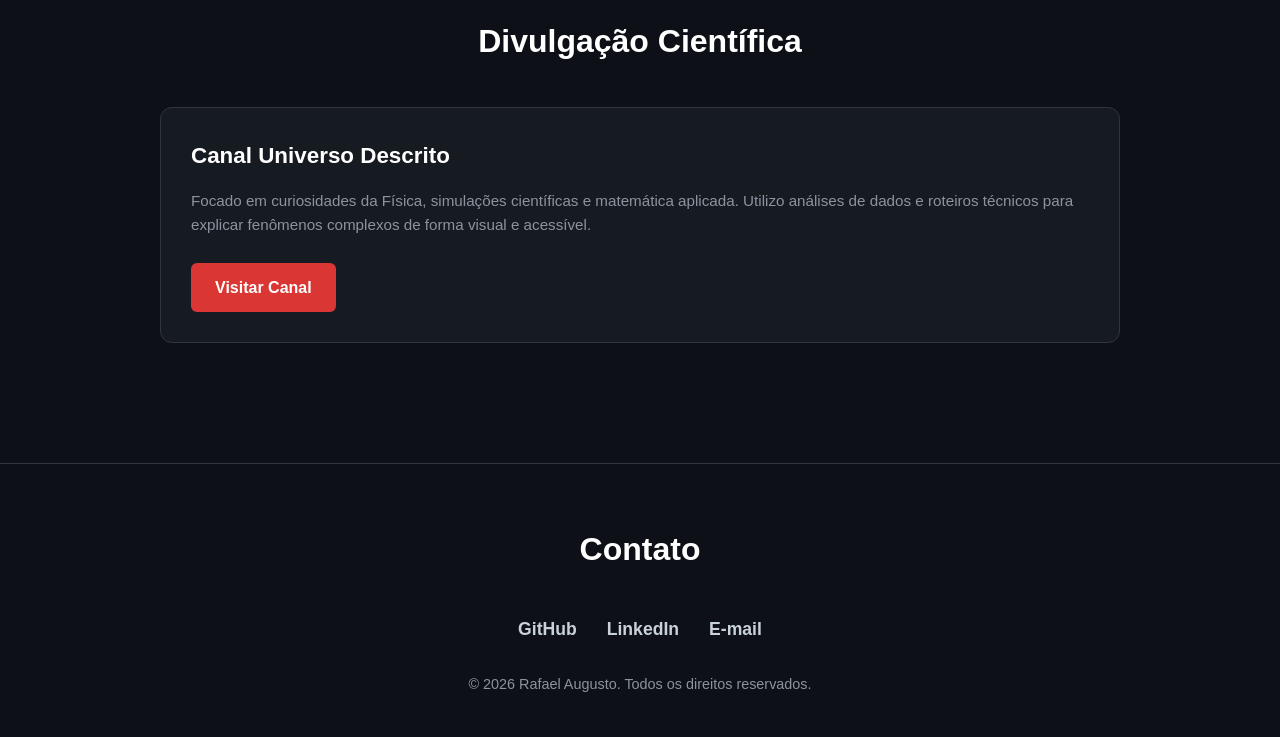
==== commit ba6dc630: "Refactor hero section with new content structure" ====
--- a/index.html
+++ b/index.html
@@ -32,9 +32,11 @@
         <div class="container">
             <img src="Imagens do projeto/perfil.png" alt="Foto de Rafael Augusto" class="foto-perfil">
             
-            <h2>Desenvolvedor de Jogos, Apps Educacionais & Editor de Vídeo</h2>
-            <p>Unindo programação em Unity e produção audiovisual para transformar conceitos complexos de ciência e tecnologia em experiências interativas digitais.</p>
-            <a href="#projetos" class="btn btn-primary">Explorar Projetos</a>
+            <div class = "sobre-content">
+                <h2>Desenvolvedor de Jogos, Apps Educacionais & Editor de Vídeo</h2>
+                <p>Unindo programação em Unity e produção audiovisual para transformar conceitos complexos de ciência e tecnologia em experiências interativas digitais.</p>
+                <a href="#projetos" class="btn btn-primary">Explorar Projetos</a>
+            </div>
         </div>
     </section>
 
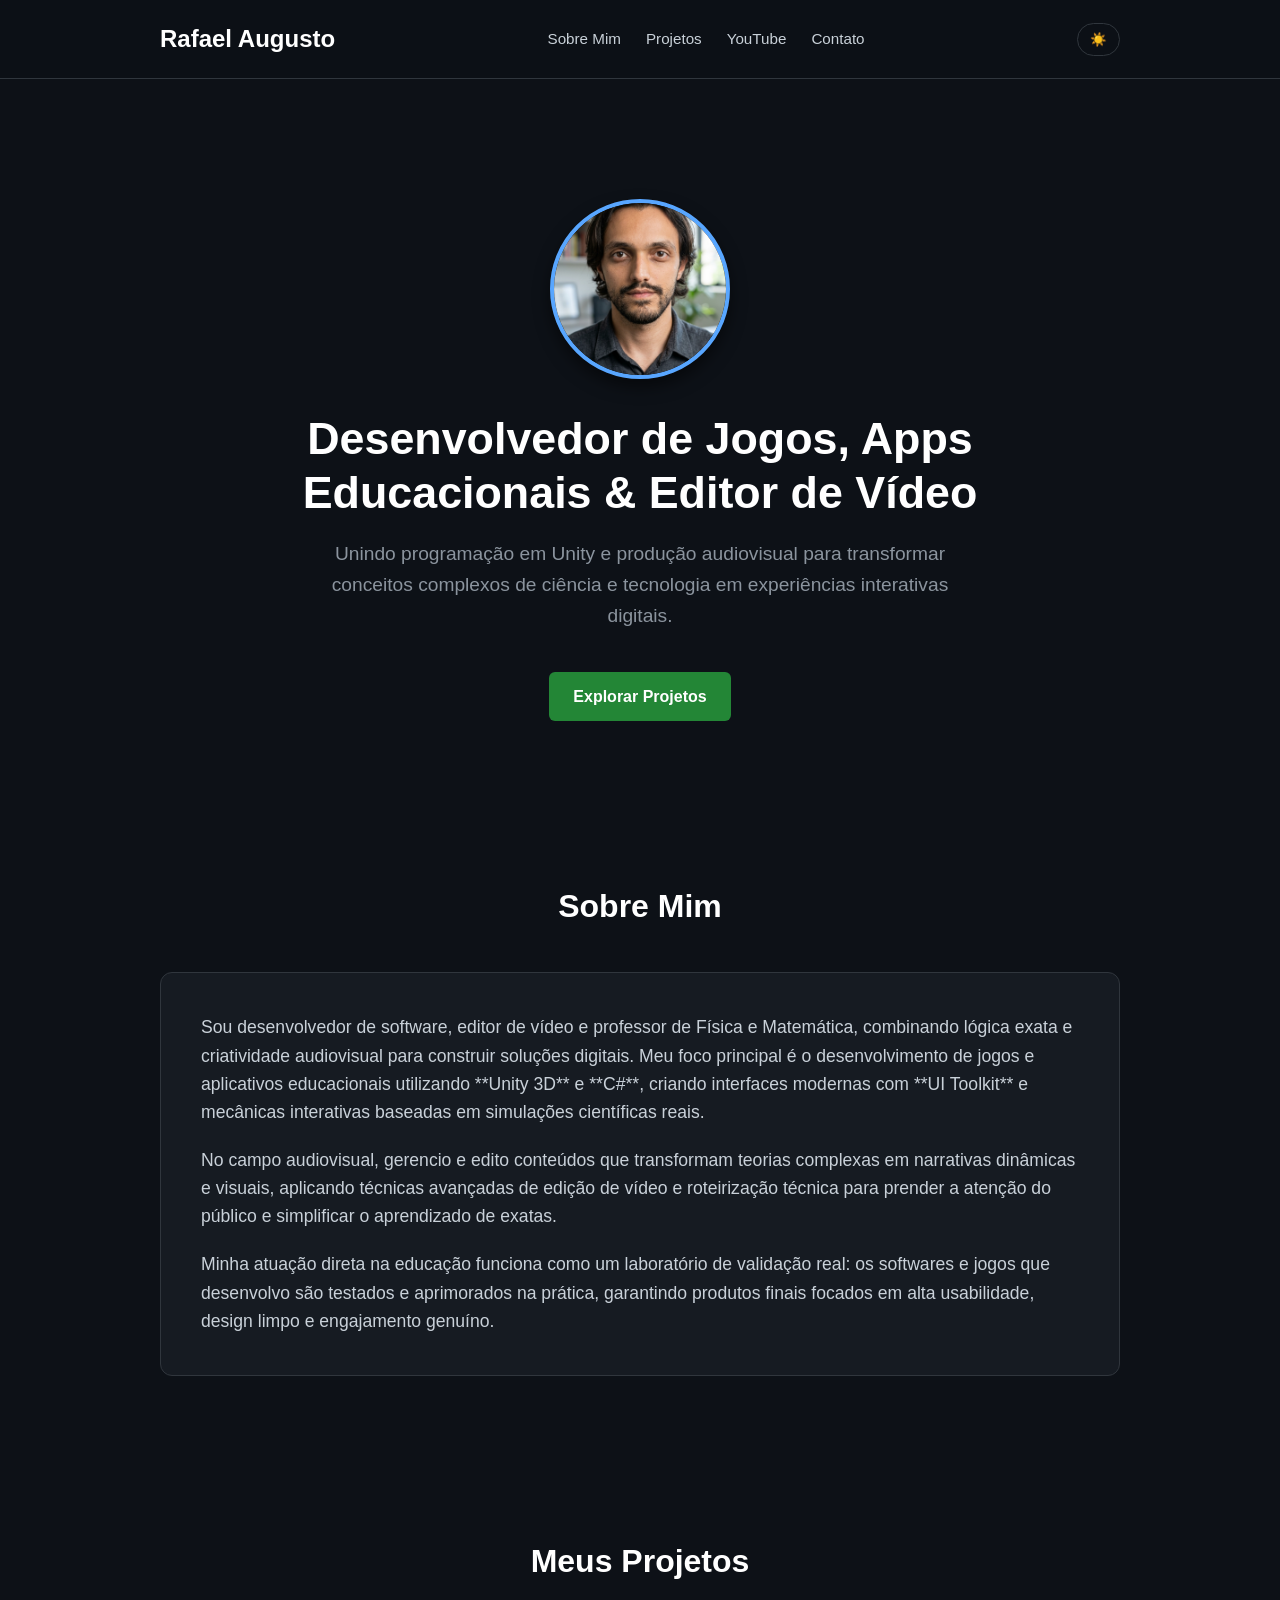
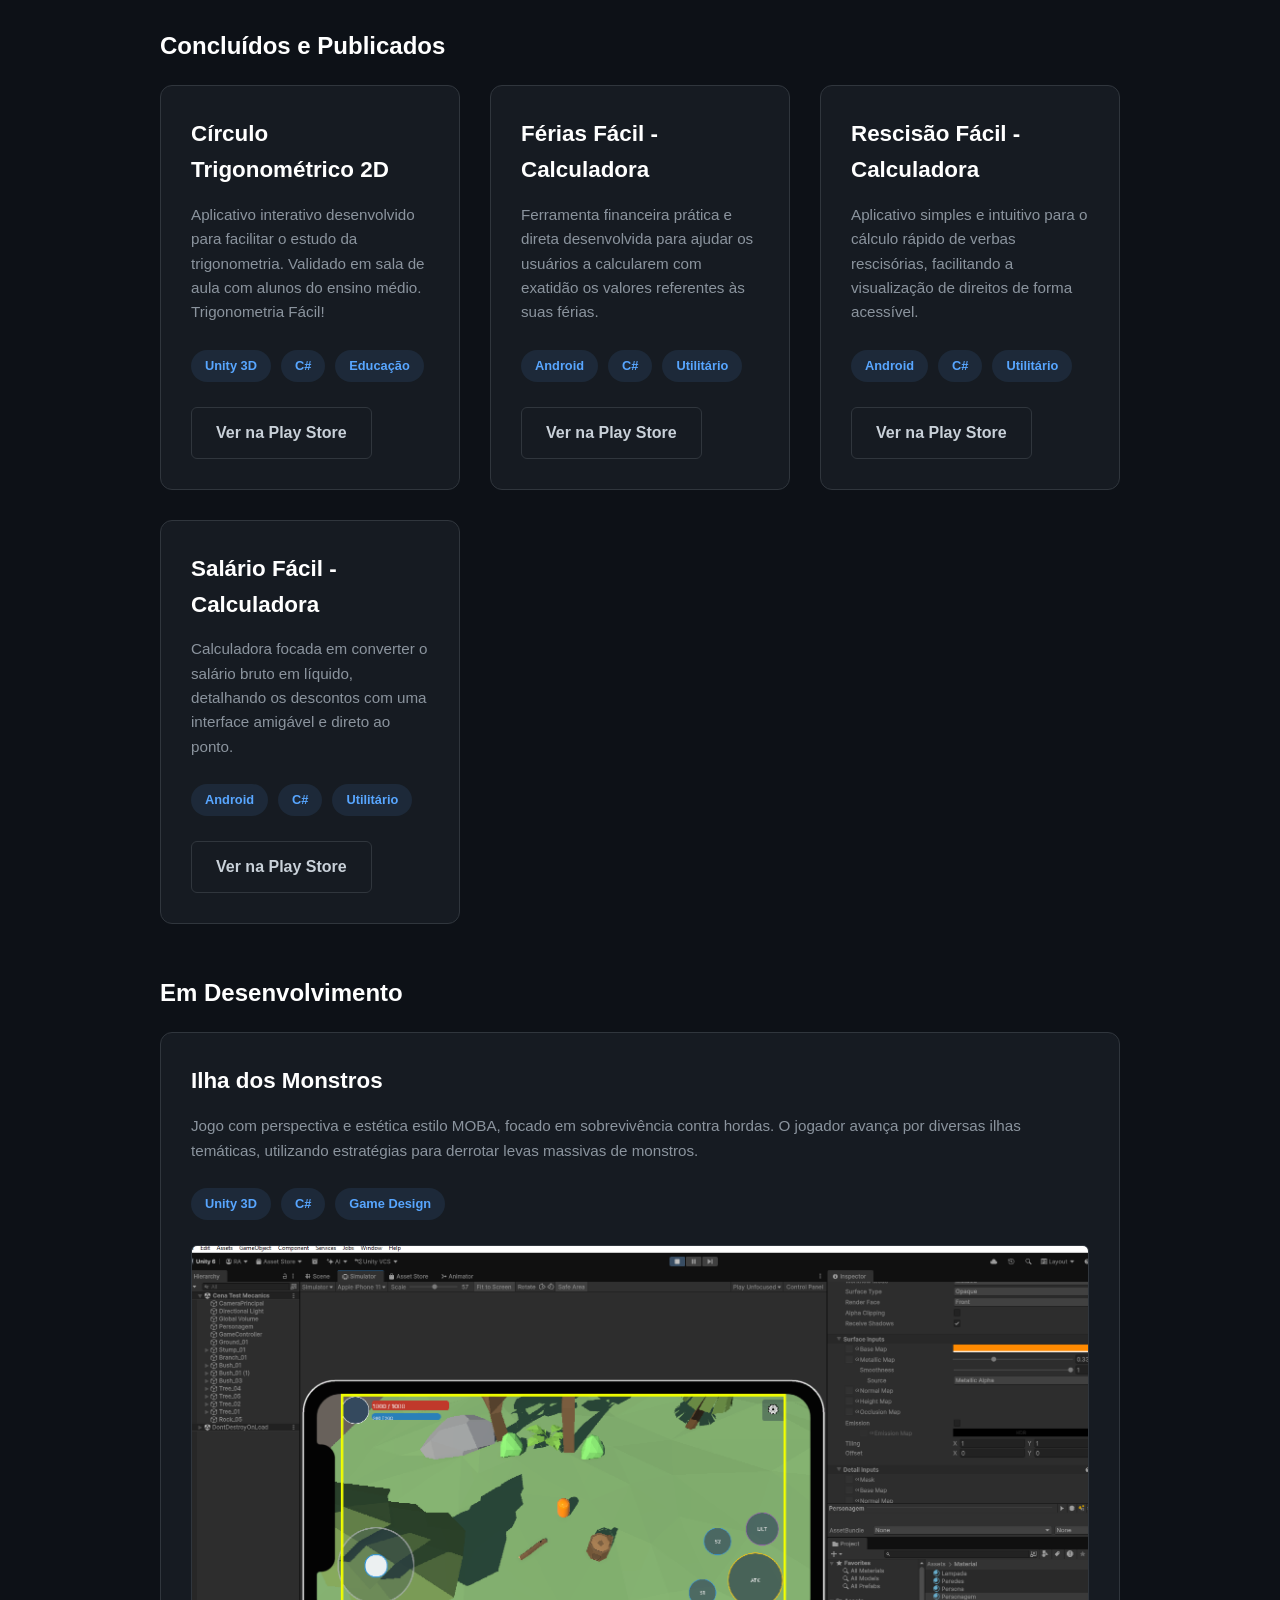
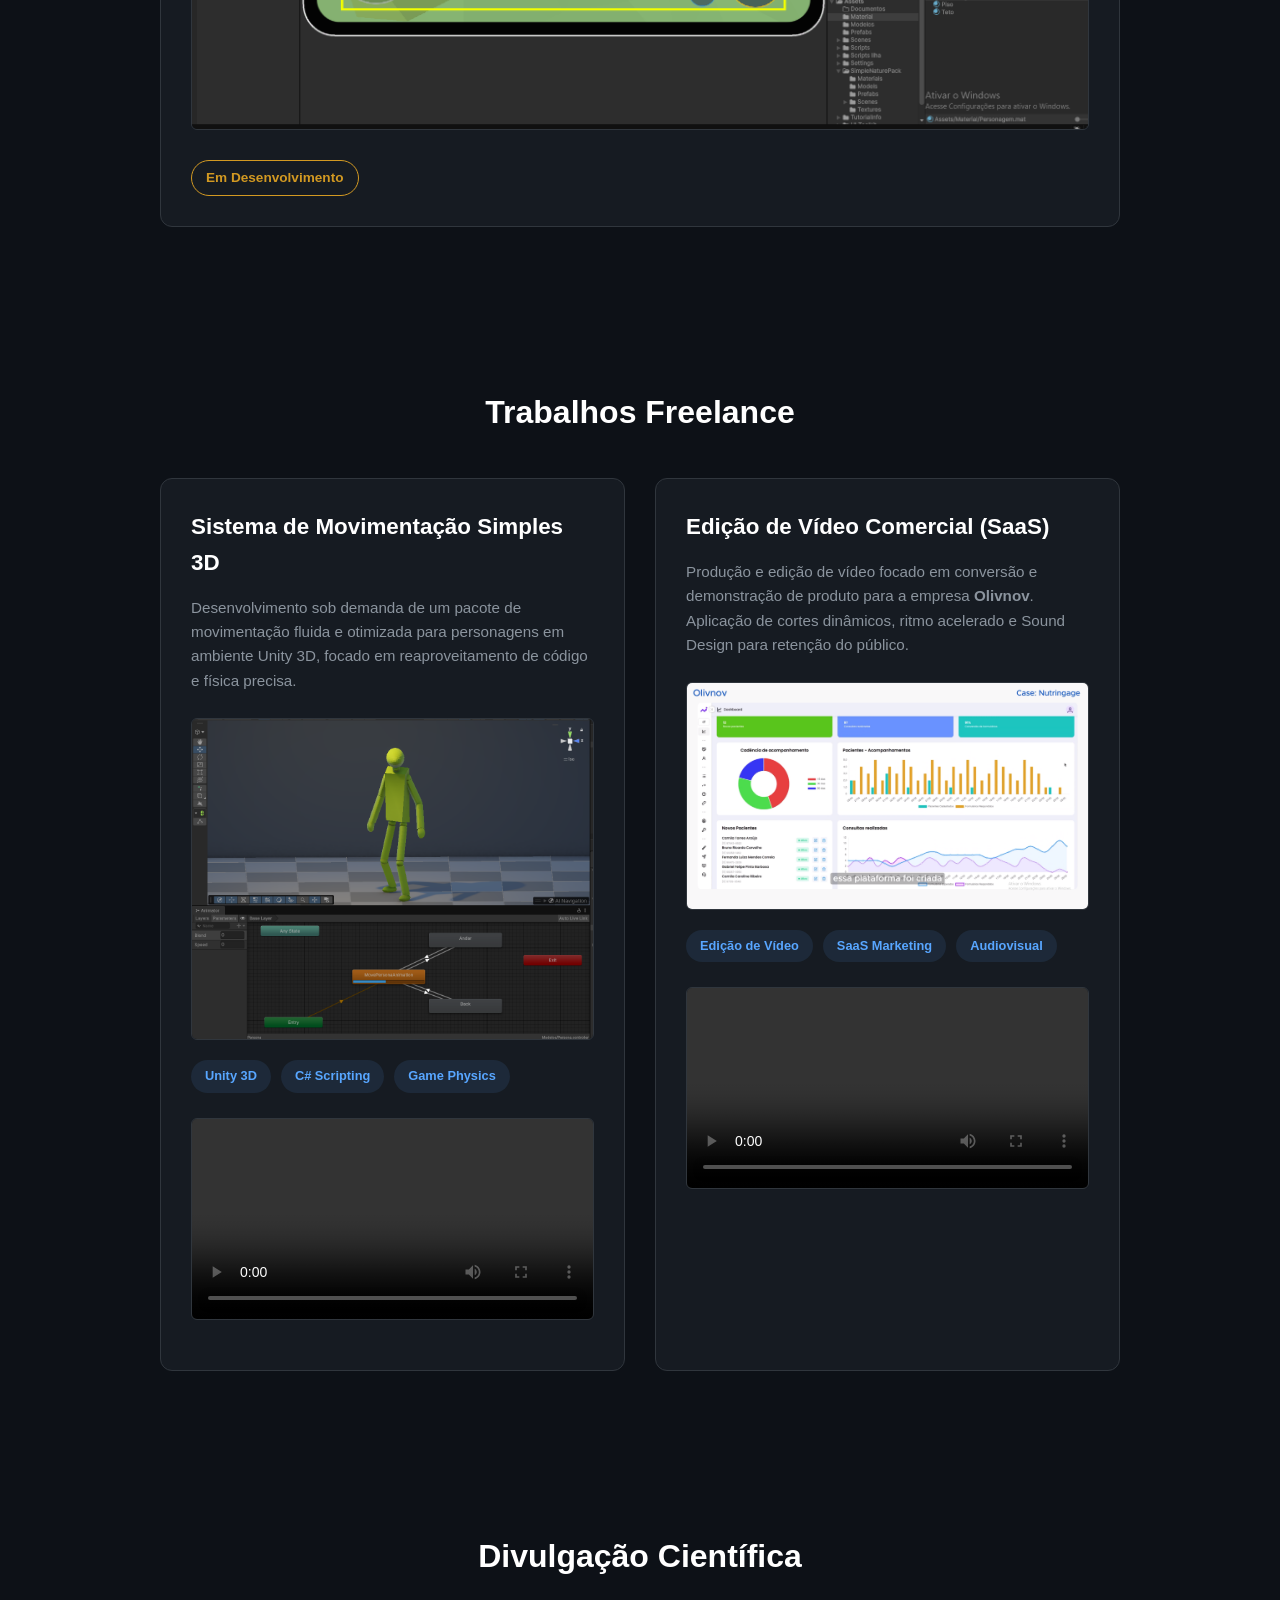
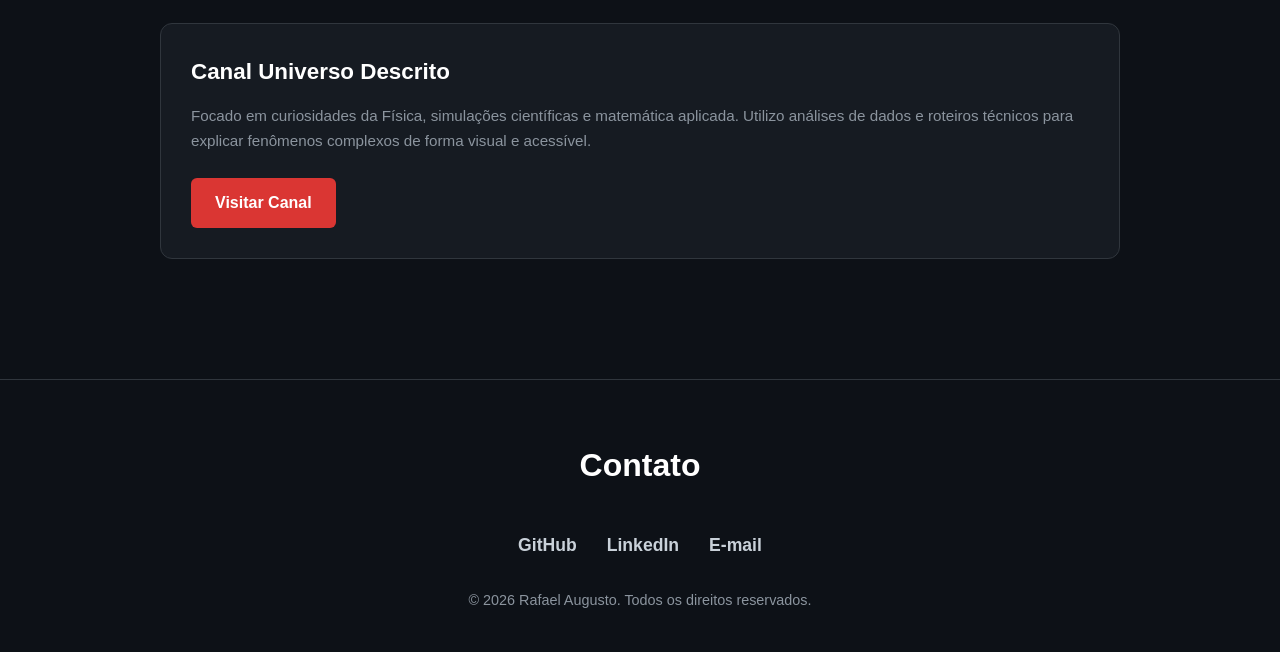
==== commit 151610b7: "Refactor HTML structure by removing div Removed unnecessary div wrapper around content." ====
--- a/index.html
+++ b/index.html
@@ -31,12 +31,10 @@
     <section class="hero">
         <div class="container">
             <img src="Imagens do projeto/perfil.png" alt="Foto de Rafael Augusto" class="foto-perfil">
-            
-            <div class = "sobre-content">
+        
                 <h2>Desenvolvedor de Jogos, Apps Educacionais & Editor de Vídeo</h2>
                 <p>Unindo programação em Unity e produção audiovisual para transformar conceitos complexos de ciência e tecnologia em experiências interativas digitais.</p>
                 <a href="#projetos" class="btn btn-primary">Explorar Projetos</a>
-            </div>
         </div>
     </section>
 
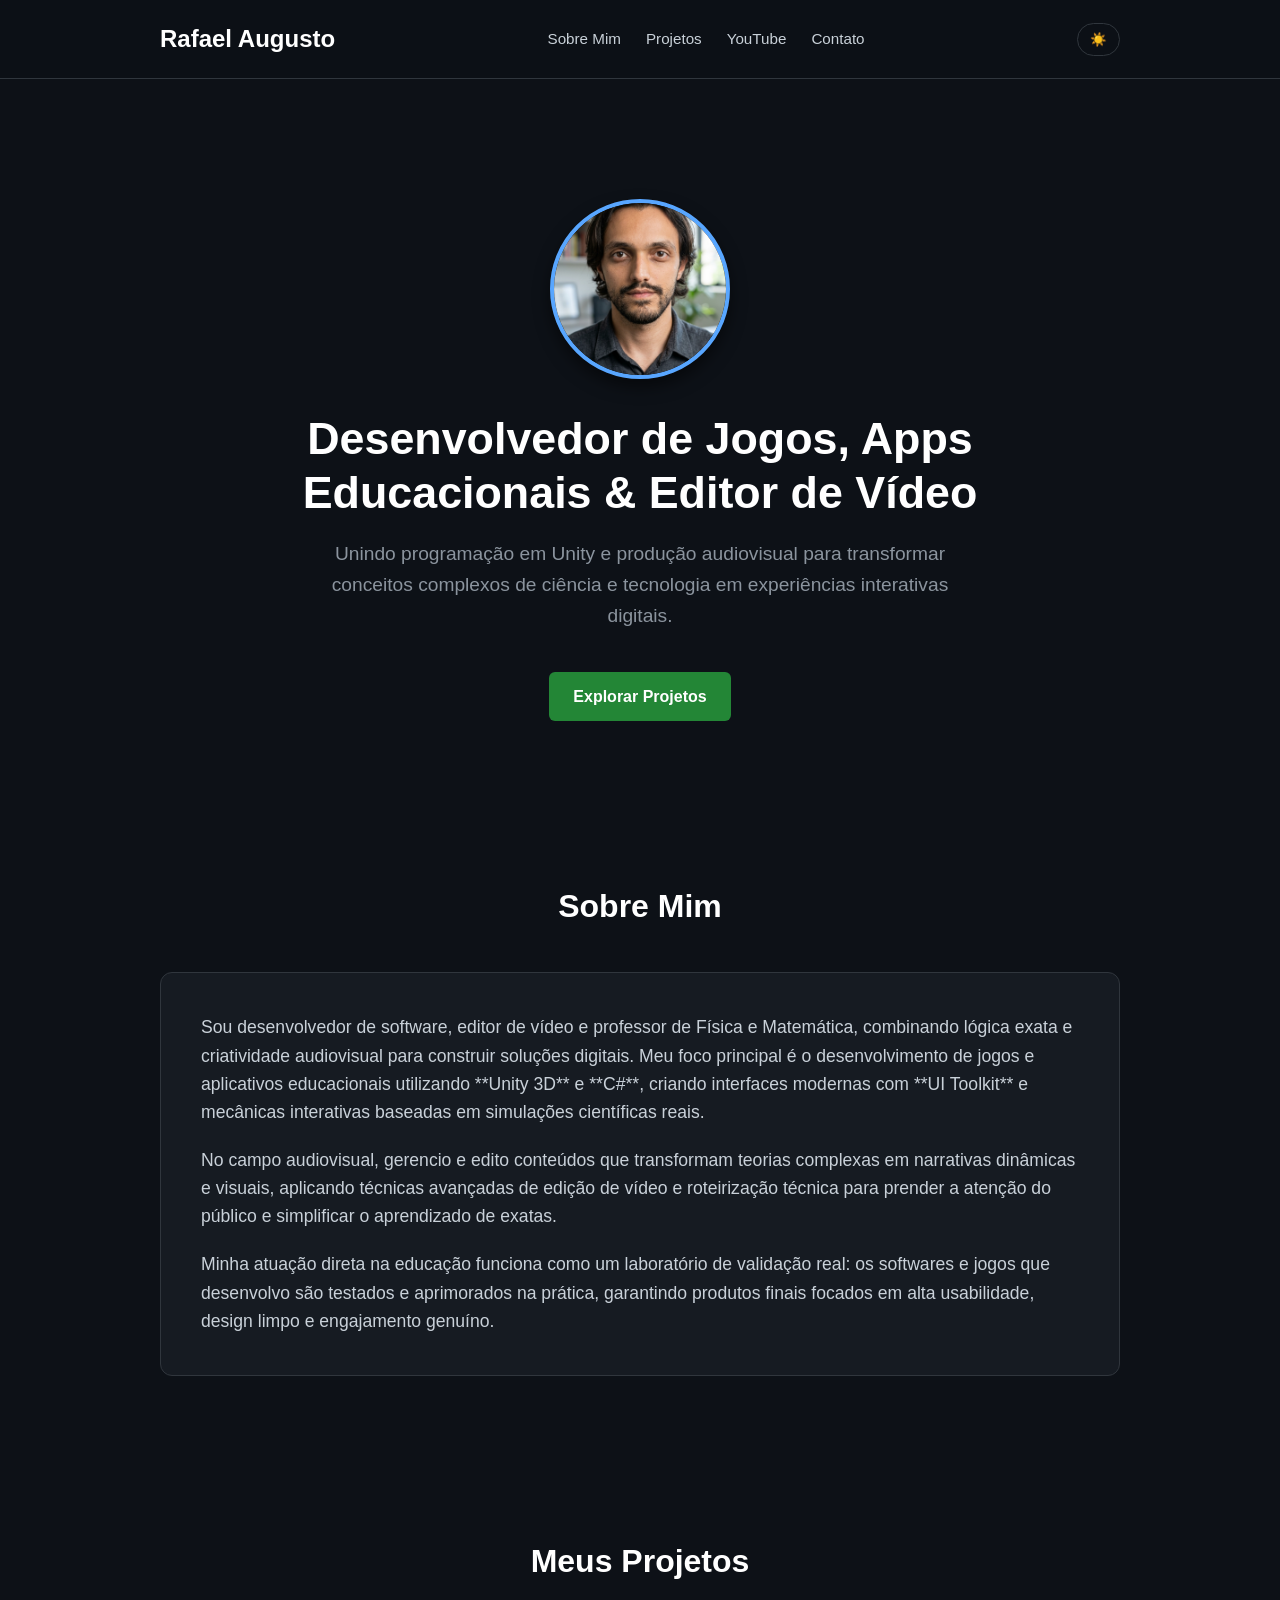
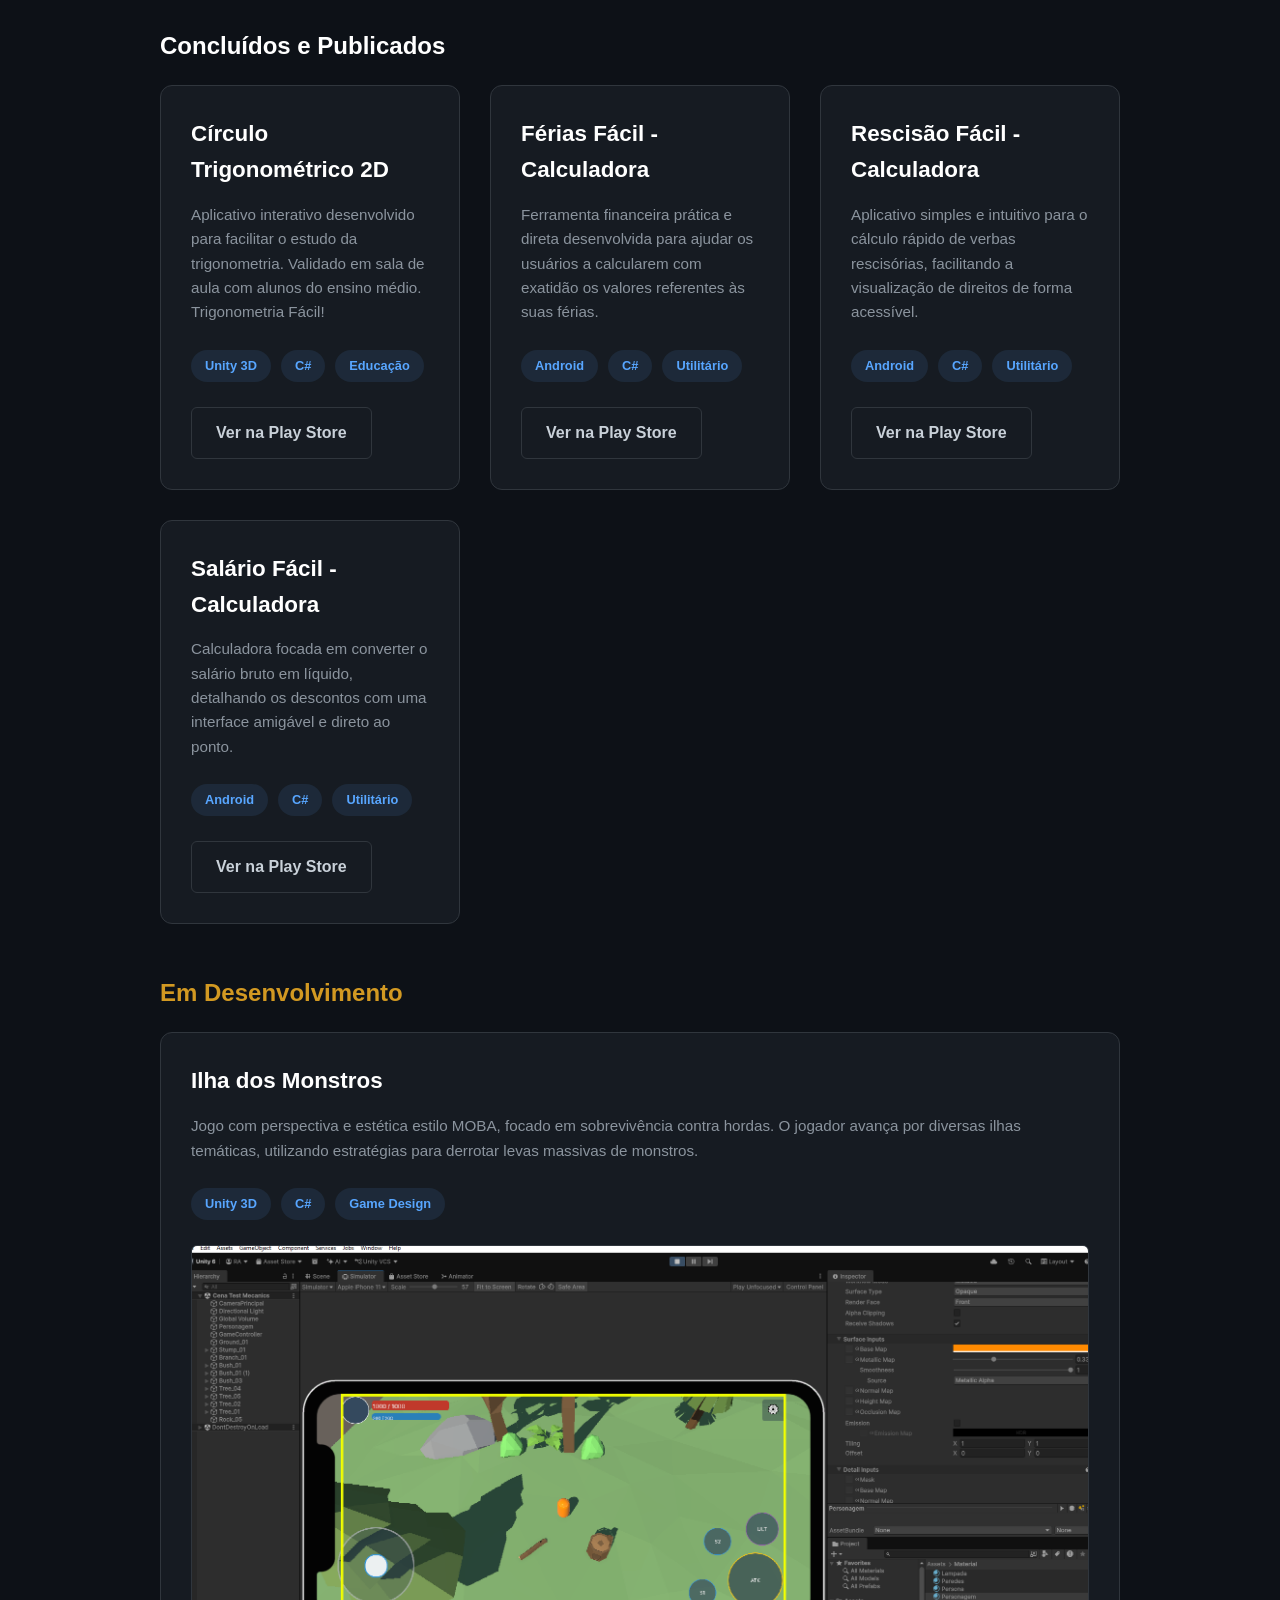
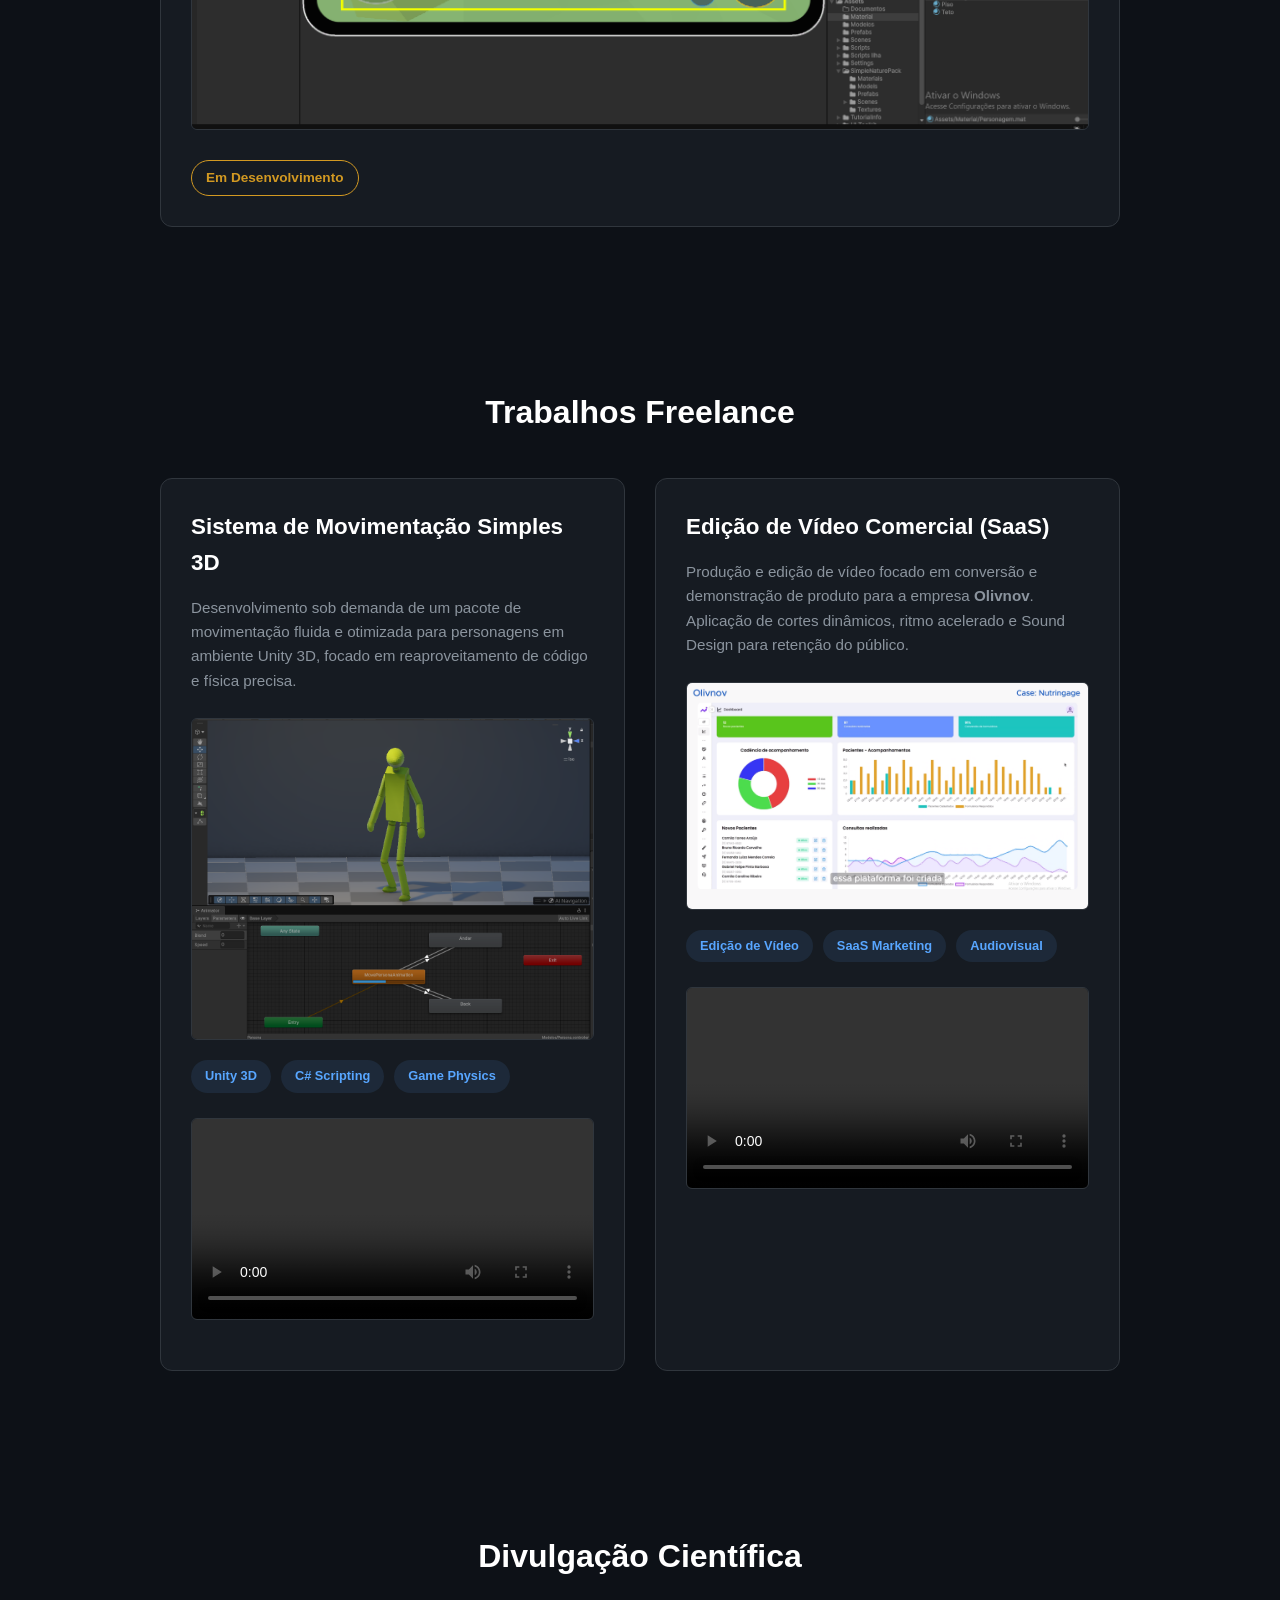
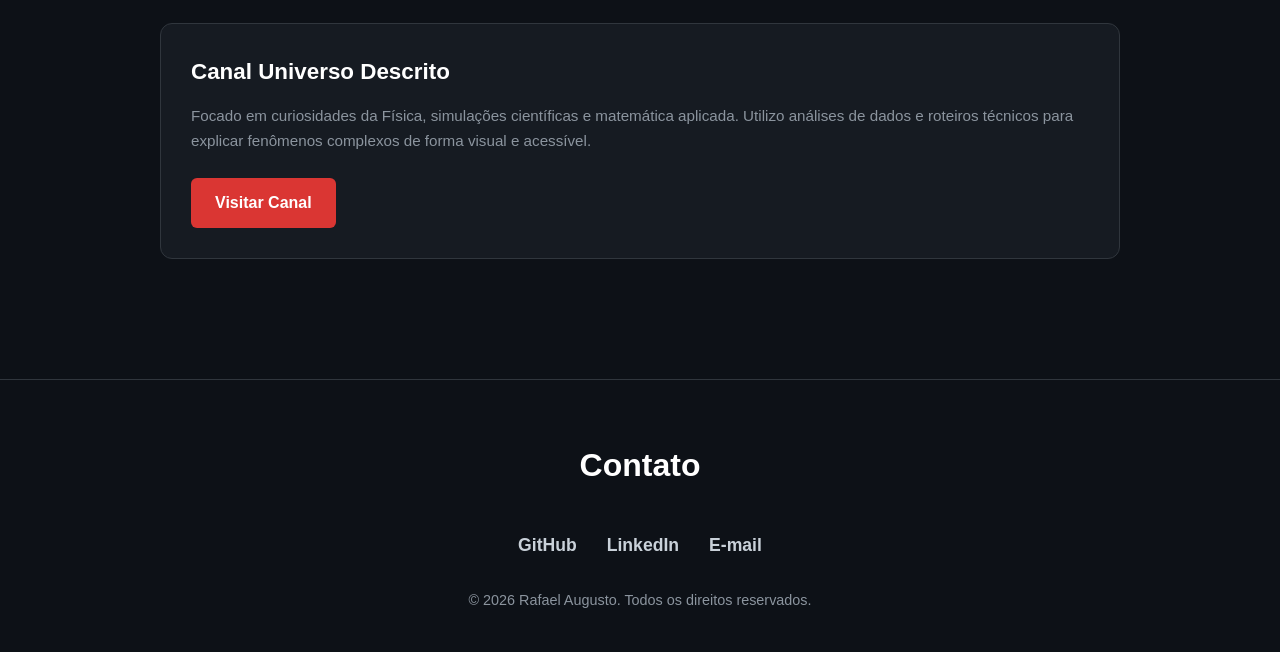
==== commit 2e01c393: "Update index.html" ====
--- a/index.html
+++ b/index.html
@@ -116,7 +116,7 @@
 
             </div>
 
-            <h3 style="color: #ffffff; margin: 50px 0 20px; font-size: 1.5rem;">Em Desenvolvimento</h3>
+            <h3 style="color: #d29922; margin: 50px 0 20px; font-size: 1.5rem;">Em Desenvolvimento</h3>
             <div class="grid-projetos">
                 
                 <article class="card-projeto">
--- a/style.css
+++ b/style.css
@@ -30,6 +30,19 @@
     --text-main: #212529;        /* Texto principal escuro */
     --text-muted: #6c757d;       /* Texto secundário cinza */
     --border-color: #dee2e6;     /* Bordas claras */
+}
+
+body.light-mode .hero h2 {
+    color: #212529;
+}
+
+body.light-mode .logo,
+body.light-mode .nav-menu a {
+    color: #ffffff;
+}
+
+body.light-mode .section-title{
+    color: #212529;
 }
 
 /* Ajuste sutil para o fundo do "Sobre Mim" e cartões no Modo Claro */
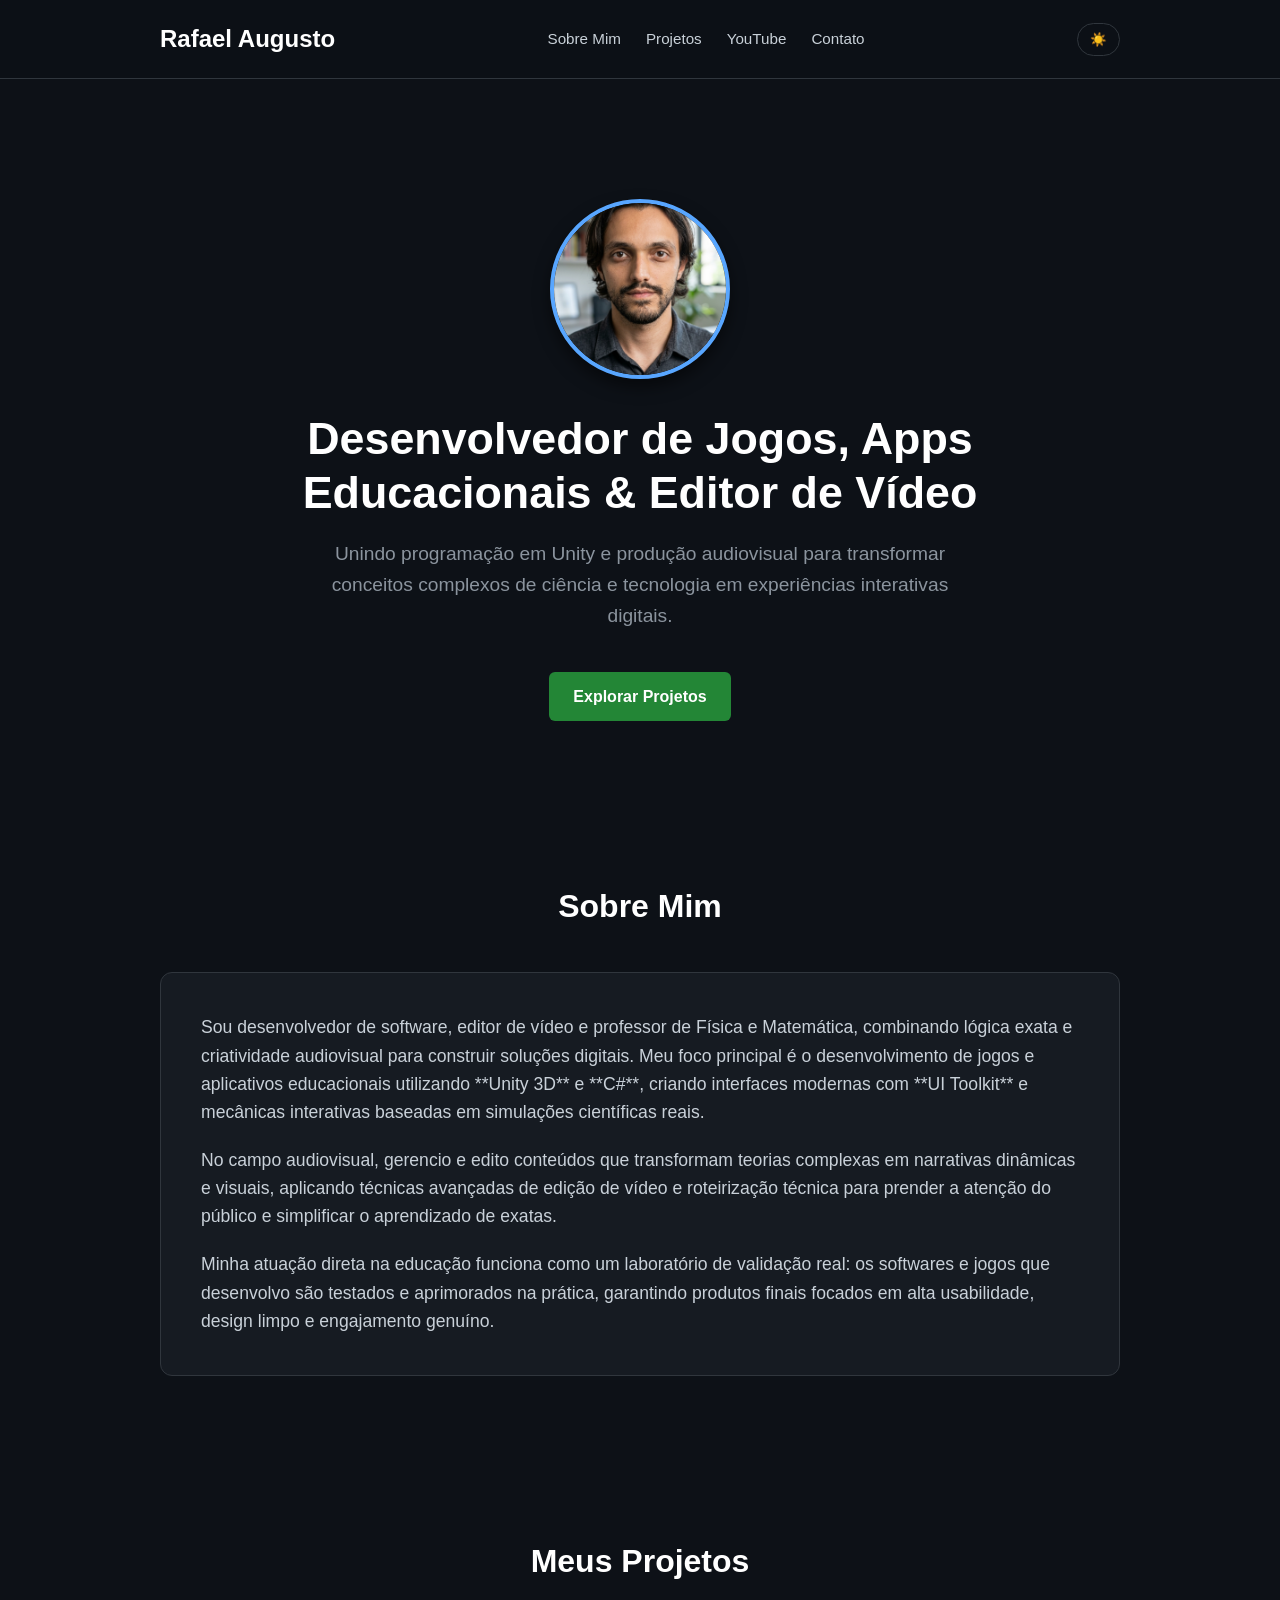
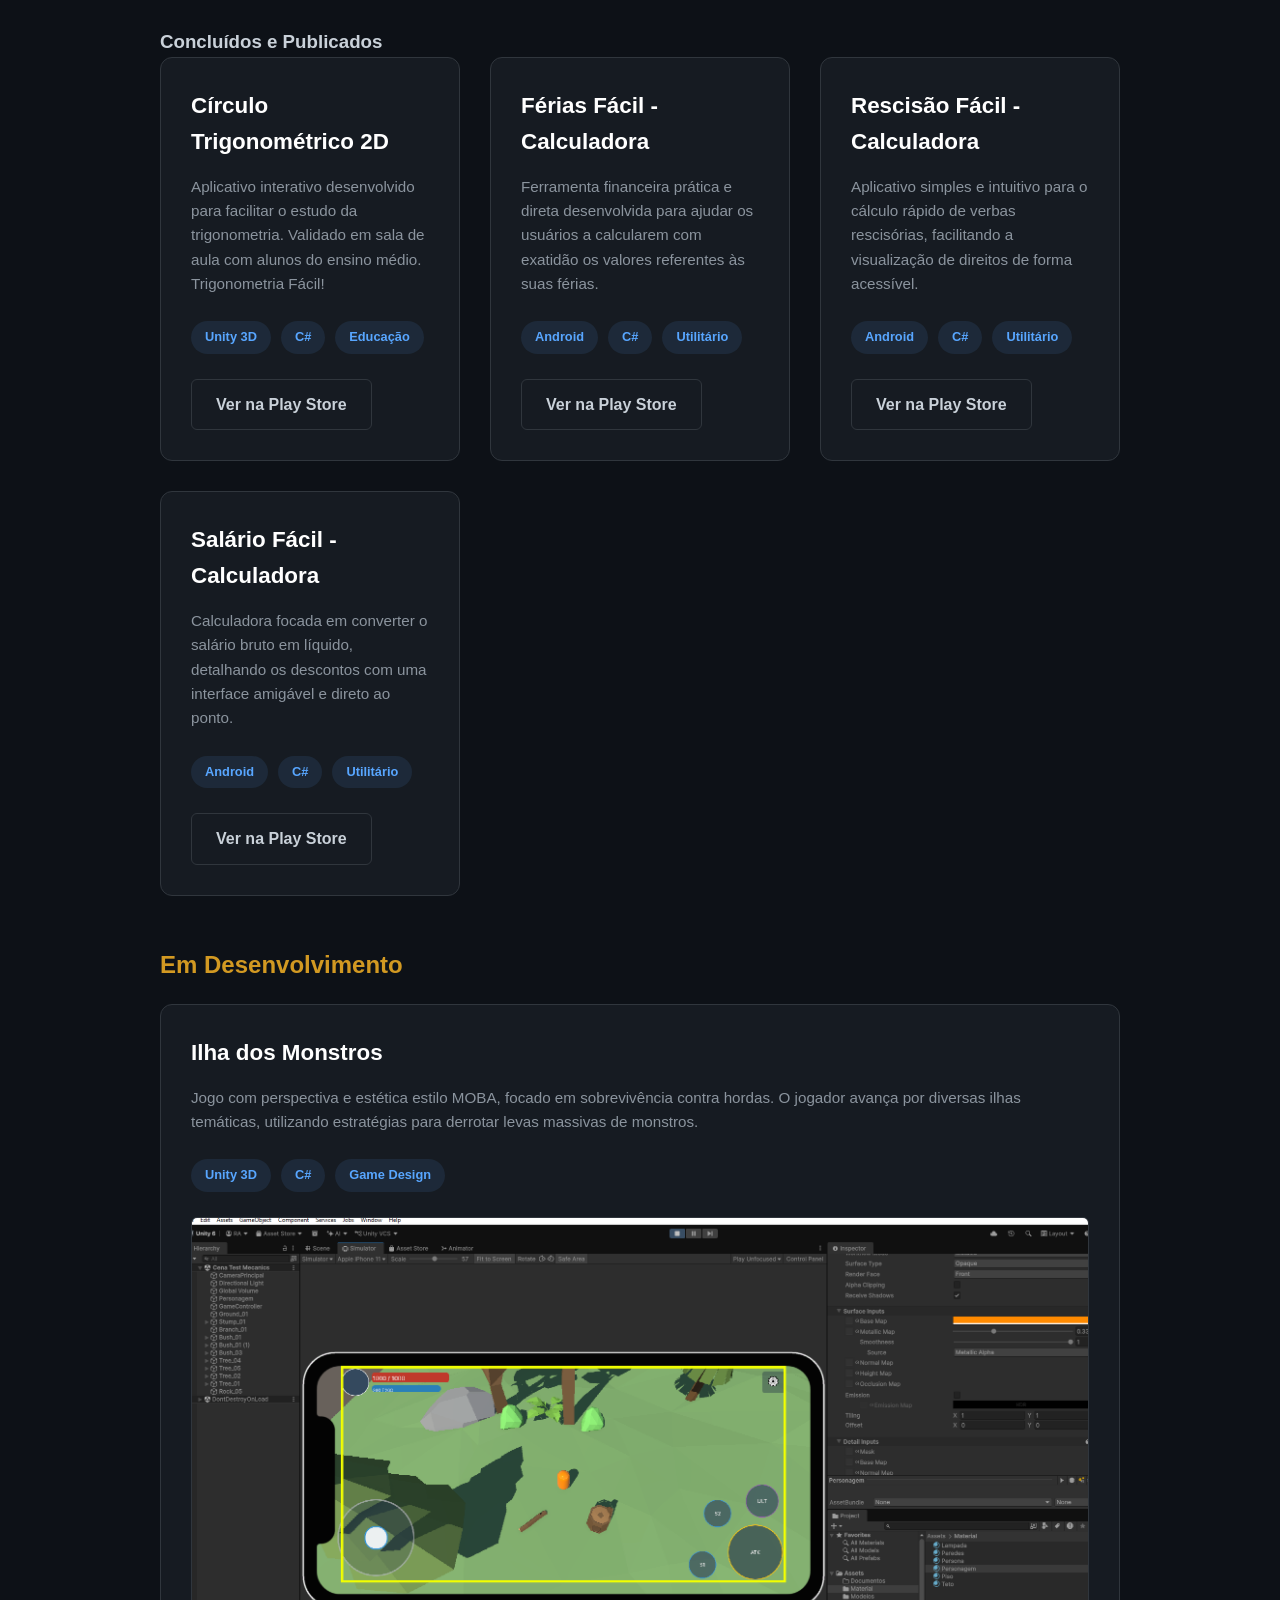
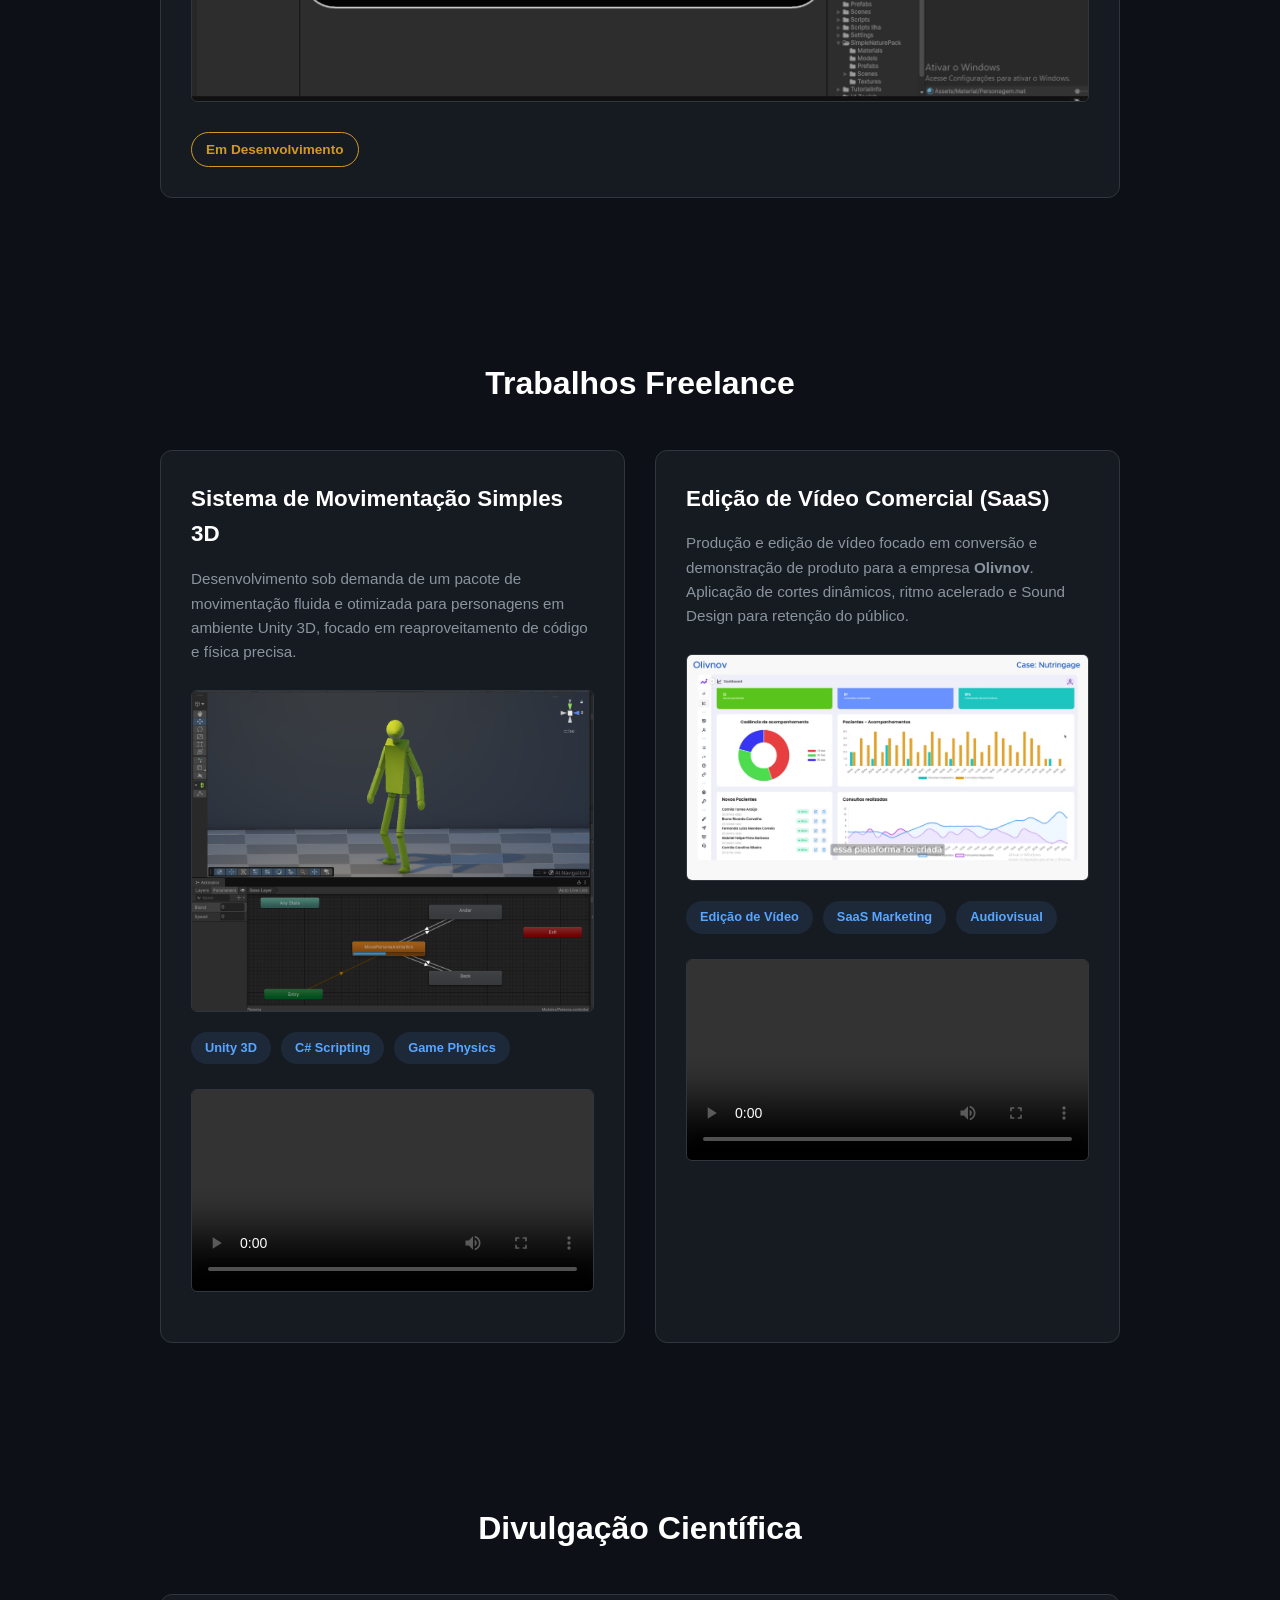
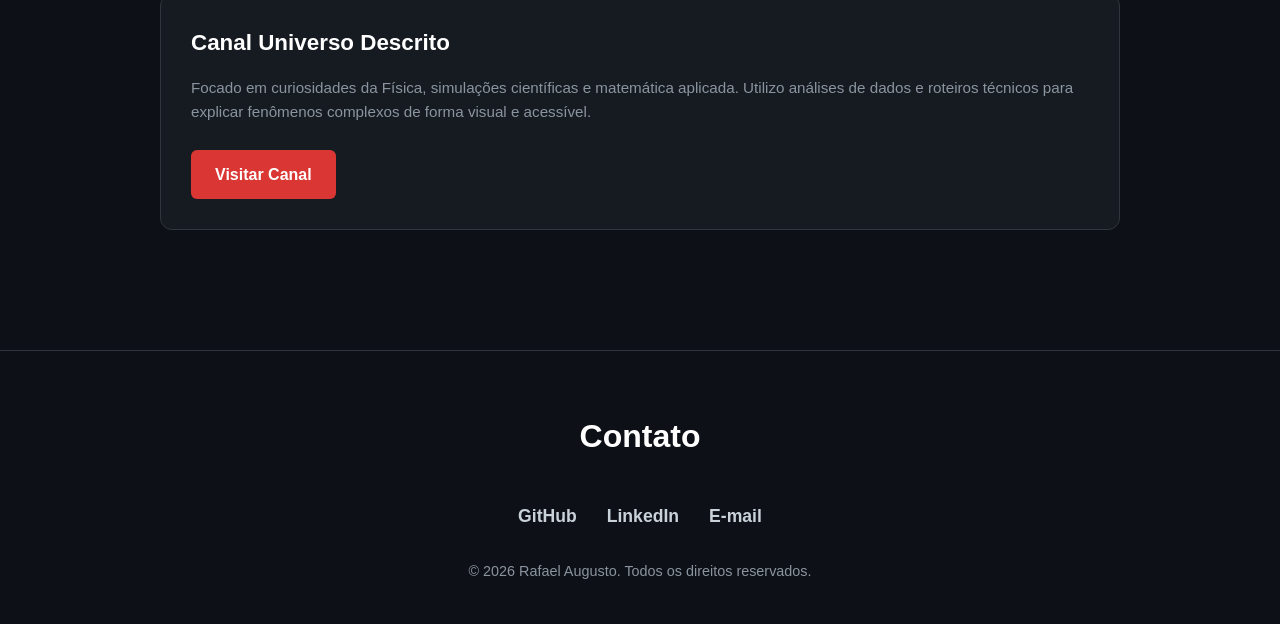
==== commit fd85e95b: "Fix h3 tag style in index.html" ====
--- a/index.html
+++ b/index.html
@@ -59,7 +59,7 @@
         <div class="container">
             <h2 class="section-title">Meus Projetos</h2>
 
-            <h3 style="color: #ffffff; margin-bottom: 20px; font-size: 1.5rem;">Concluídos e Publicados</h3>
+            <h3 margin-bottom: 20px; font-size: 1.5rem;">Concluídos e Publicados</h3>
             <div class="grid-projetos">
                 
                 <article class="card-projeto">
--- a/style.css
+++ b/style.css
@@ -32,13 +32,18 @@
     --border-color: #dee2e6;     /* Bordas claras */
 }
 
-body.light-mode .hero h2 {
+body.light-mode .hero h2,
+body.light-mode h3{
     color: #212529;
 }
 
 body.light-mode .logo,
 body.light-mode .nav-menu a {
     color: #ffffff;
+}
+
+body.light-mode .nav-menu a:hover {
+    color: var(--accent) !important;
 }
 
 body.light-mode .section-title{
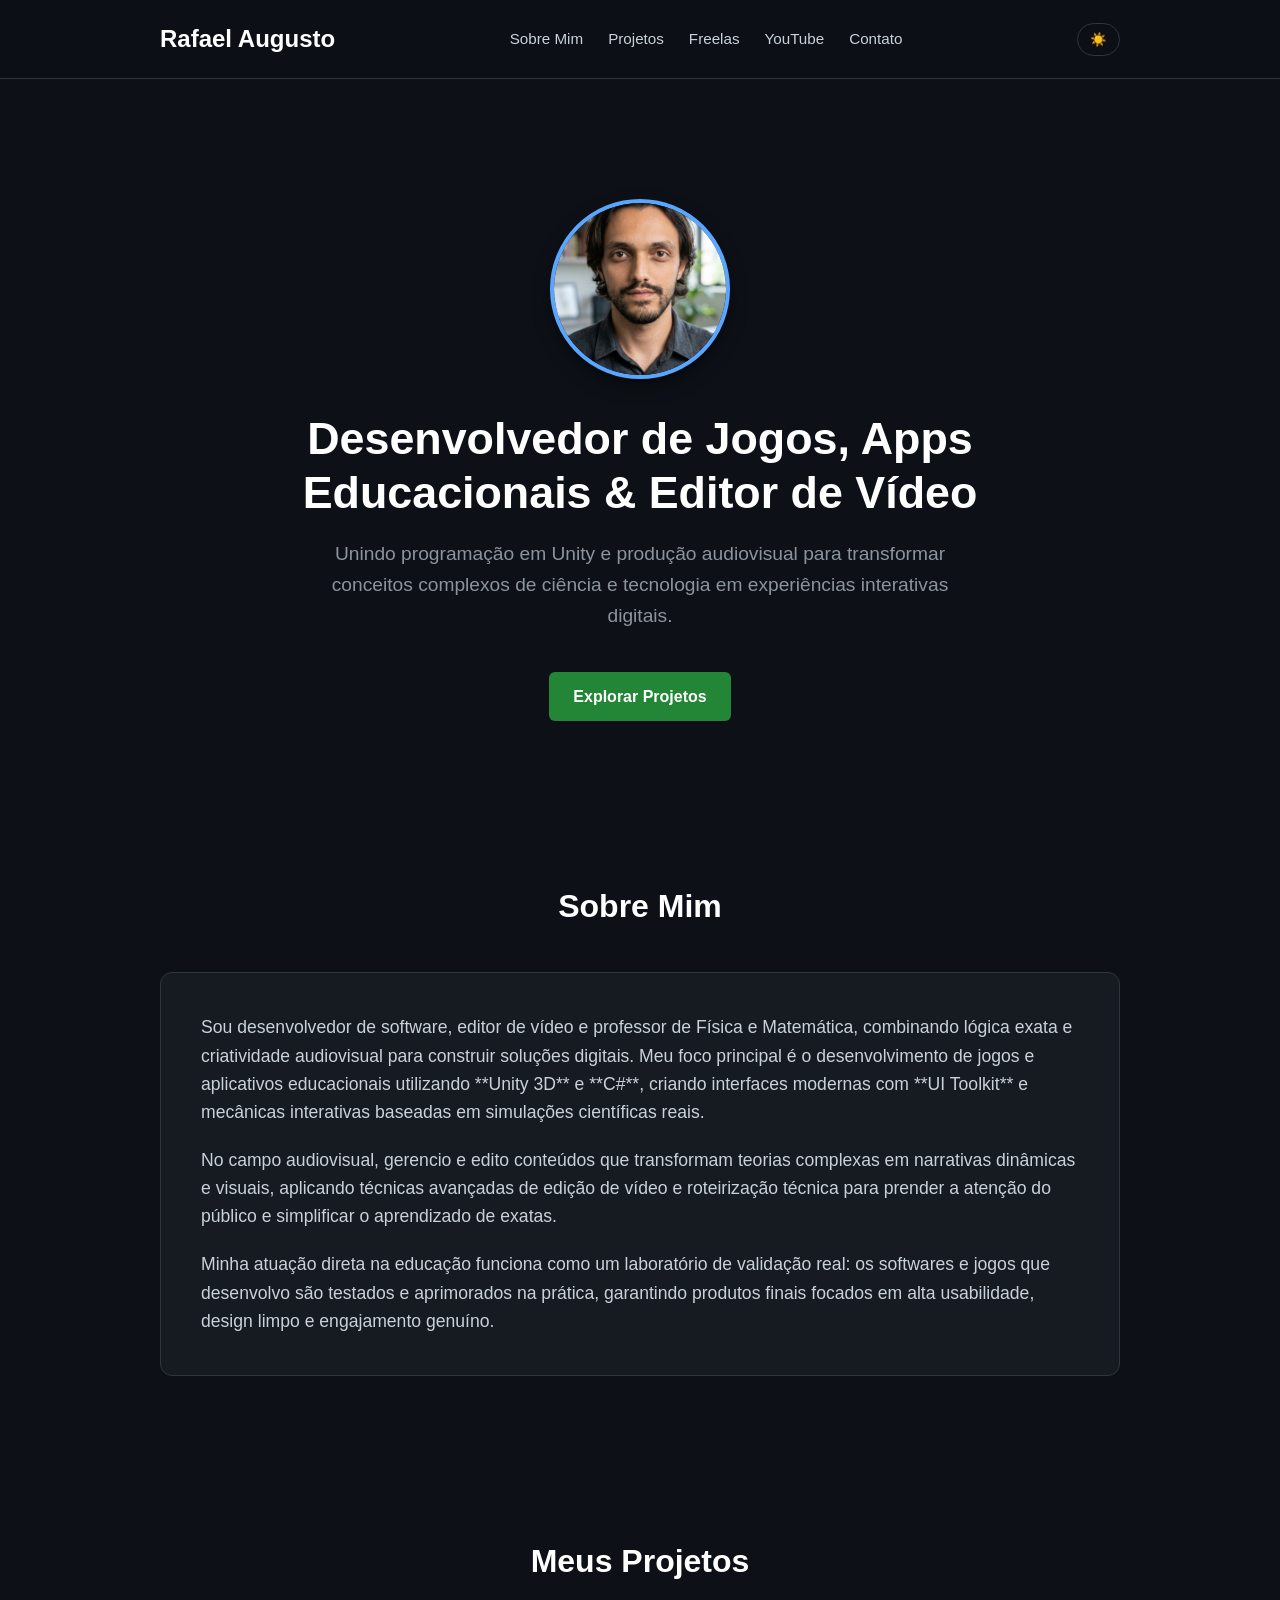
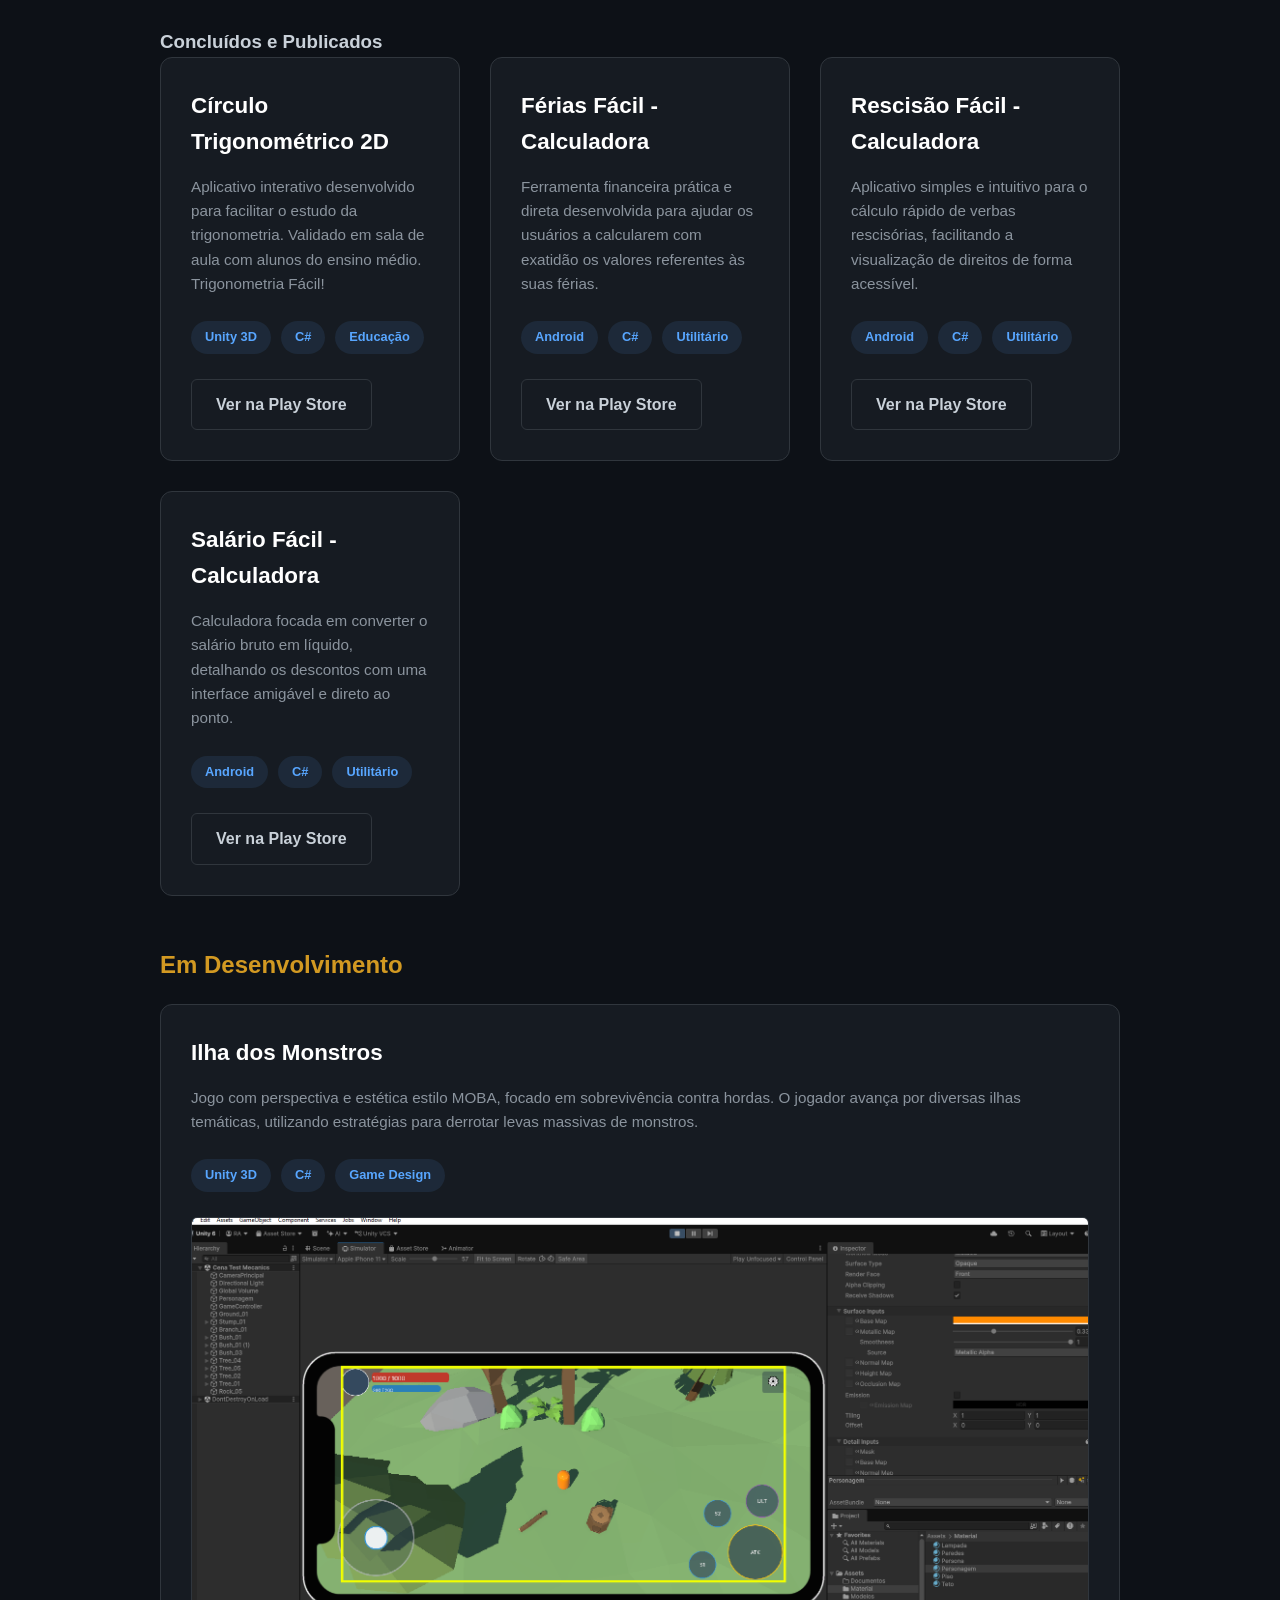
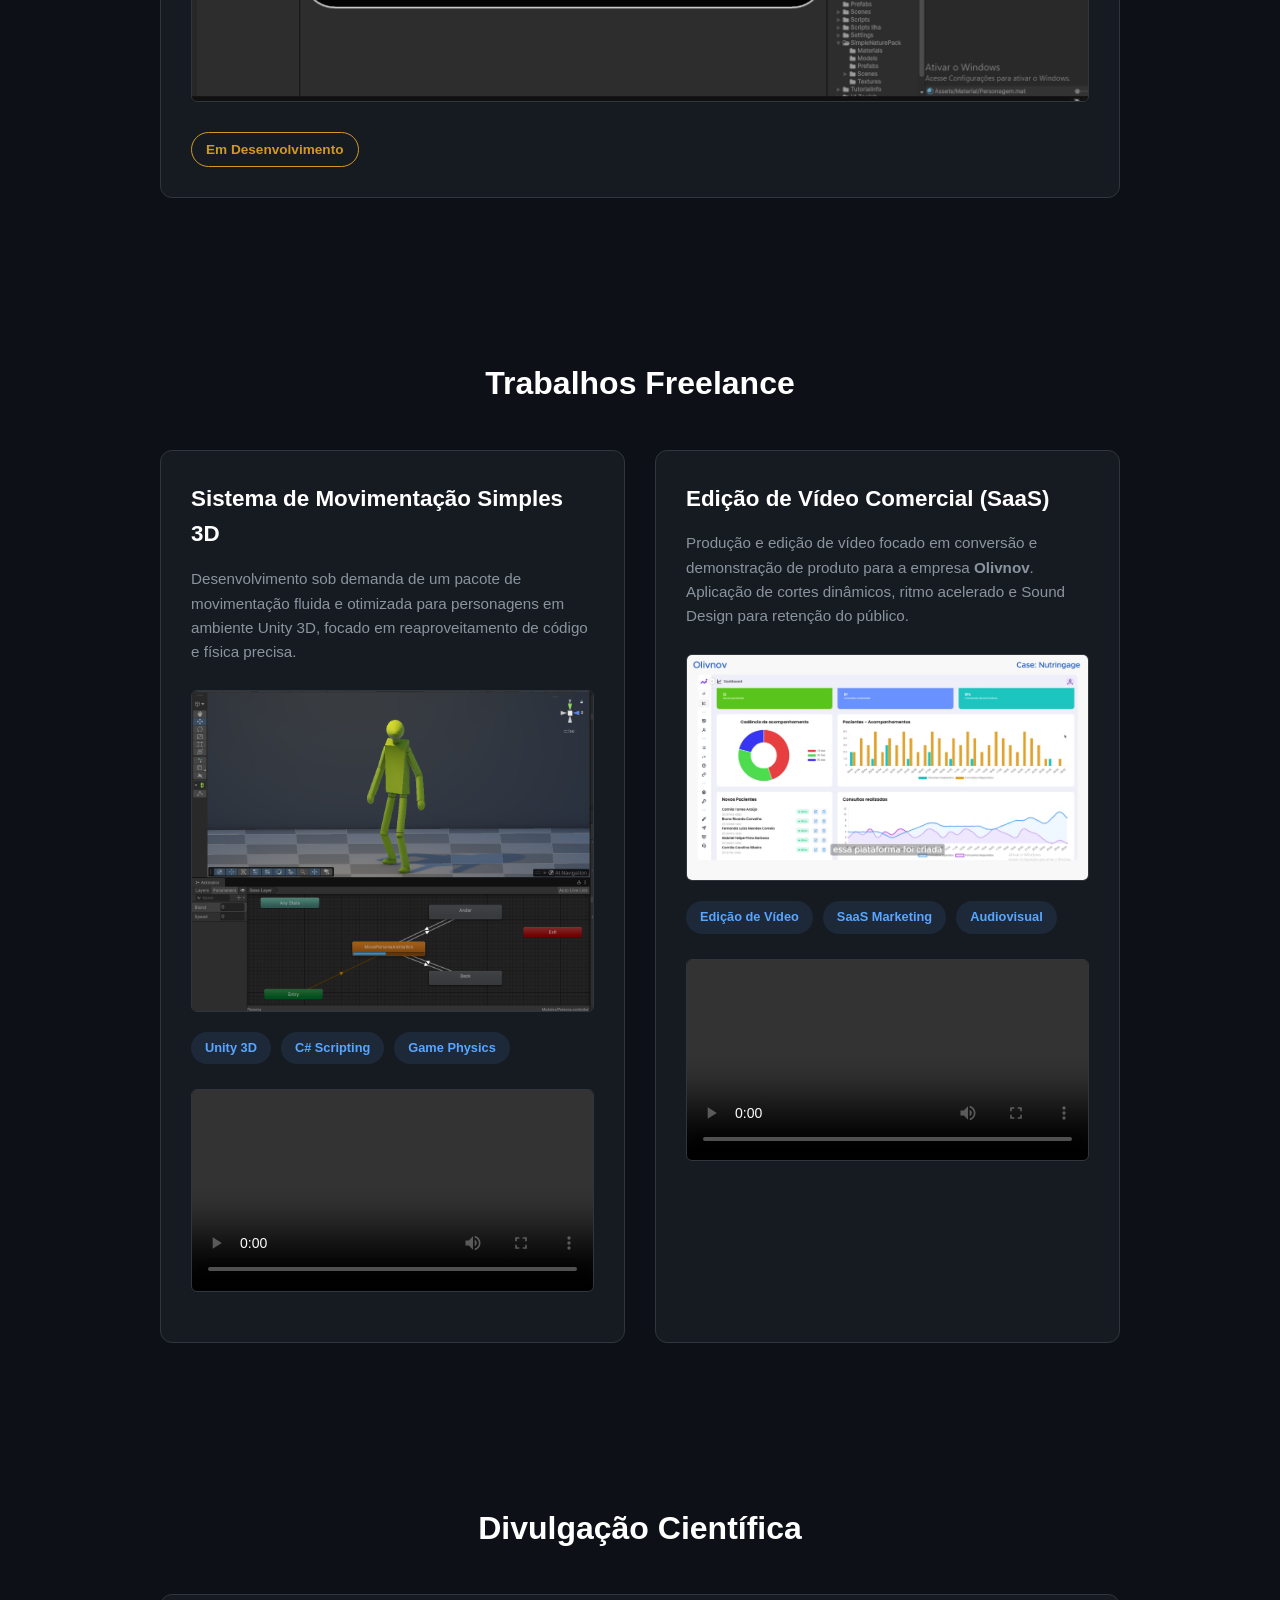
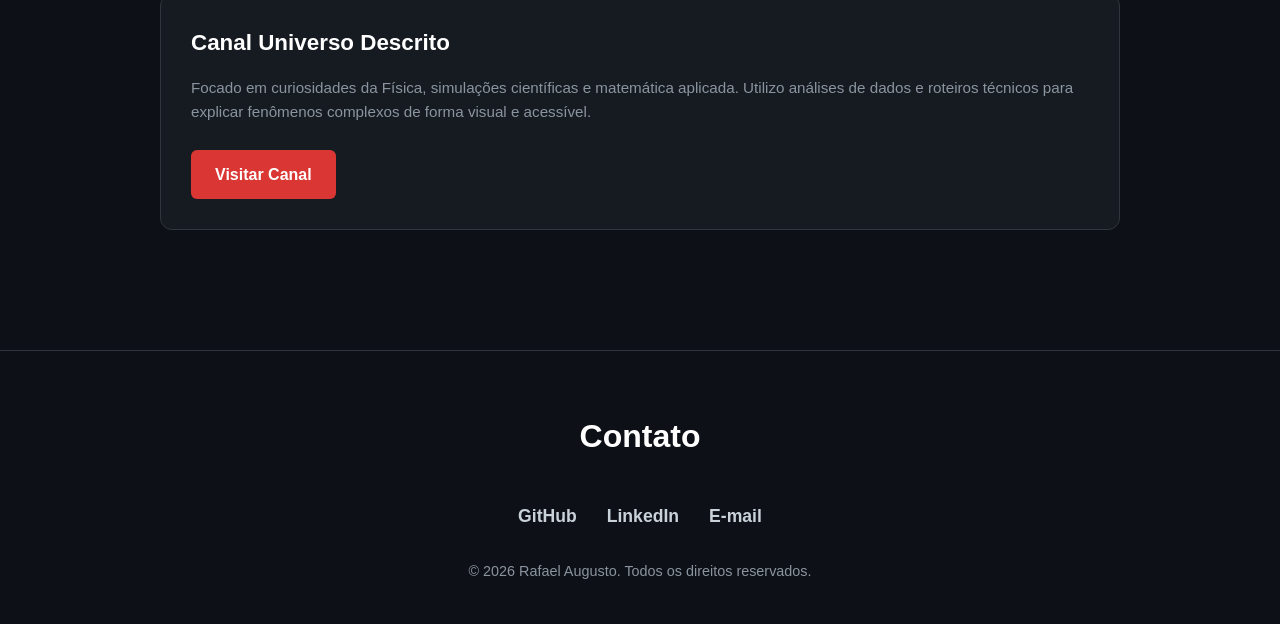
==== commit 158b5ccb: "Add 'Freelas' link to navigation menu" ====
--- a/index.html
+++ b/index.html
@@ -15,6 +15,7 @@
                 <ul>
                     <li><a href="#sobre">Sobre Mim</a></li>
                     <li><a href="#projetos">Projetos</a></li>
+                    <li><a href="#freelance">Freelas</a></li>
                     <li><a href="#conteudo">YouTube</a></li>
                     <li><a href="#contato">Contato</a></li>
                 </ul>
--- a/style.css
+++ b/style.css
@@ -33,12 +33,14 @@
 }
 
 body.light-mode .hero h2,
-body.light-mode h3{
+body.light-mode h3
+{
     color: #212529;
 }
 
 body.light-mode .logo,
-body.light-mode .nav-menu a {
+body.light-mode .nav-menu a,
+body.light-mode .card-youtube h3{
     color: #ffffff;
 }
 
